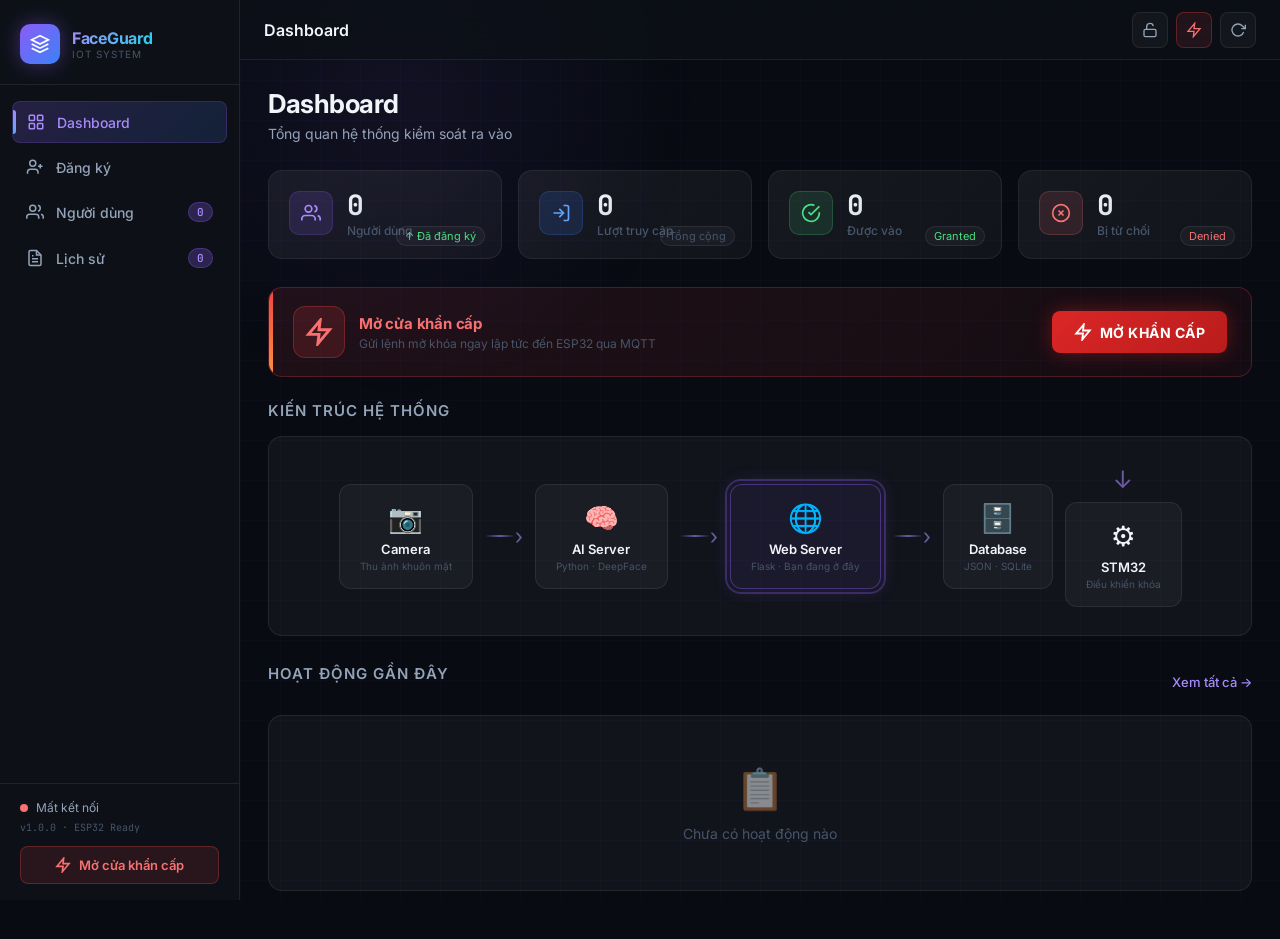
==== static/index.html @ 10852522 "first commit" ====
<!DOCTYPE html>
<html lang="vi">
<head>
  <meta charset="UTF-8" />
  <meta name="viewport" content="width=device-width, initial-scale=1.0" />
  <title>FaceGuard IoT — Hệ thống kiểm soát ra vào</title>
  <meta name="description" content="Hệ thống kiểm soát ra vào thông minh bằng nhận diện khuôn mặt AI, tích hợp STM32 và camera." />
  <link rel="preconnect" href="https://fonts.googleapis.com" />
  <link rel="preconnect" href="https://fonts.gstatic.com" crossorigin />
  <link href="https://fonts.googleapis.com/css2?family=Inter:wght@300;400;500;600;700;800&family=JetBrains+Mono:wght@400;500&display=swap" rel="stylesheet" />
  <link rel="stylesheet" href="/static/style.css" />
</head>
<body>

<!-- ===== SIDEBAR ===== -->
<aside class="sidebar" id="sidebar">
  <div class="sidebar-header">
    <div class="logo">
      <div class="logo-icon">
        <svg viewBox="0 0 24 24" fill="none" stroke="currentColor" stroke-width="2">
          <path d="M12 2L2 7l10 5 10-5-10-5z"/>
          <path d="M2 17l10 5 10-5"/>
          <path d="M2 12l10 5 10-5"/>
        </svg>
      </div>
      <div class="logo-text">
        <span class="logo-name">FaceGuard</span>
        <span class="logo-sub">IoT System</span>
      </div>
    </div>
  </div>

  <nav class="sidebar-nav">
    <a class="nav-item active" data-page="dashboard" id="nav-dashboard">
      <svg viewBox="0 0 24 24" fill="none" stroke="currentColor" stroke-width="2">
        <rect x="3" y="3" width="7" height="7" rx="1"/>
        <rect x="14" y="3" width="7" height="7" rx="1"/>
        <rect x="3" y="14" width="7" height="7" rx="1"/>
        <rect x="14" y="14" width="7" height="7" rx="1"/>
      </svg>
      <span>Dashboard</span>
    </a>
    <a class="nav-item" data-page="register" id="nav-register">
      <svg viewBox="0 0 24 24" fill="none" stroke="currentColor" stroke-width="2">
        <path d="M16 21v-2a4 4 0 0 0-4-4H6a4 4 0 0 0-4 4v2"/>
        <circle cx="9" cy="7" r="4"/>
        <line x1="19" y1="8" x2="19" y2="14"/>
        <line x1="22" y1="11" x2="16" y2="11"/>
      </svg>
      <span>Đăng ký</span>
    </a>
    <a class="nav-item" data-page="users" id="nav-users">
      <svg viewBox="0 0 24 24" fill="none" stroke="currentColor" stroke-width="2">
        <path d="M17 21v-2a4 4 0 0 0-4-4H5a4 4 0 0 0-4 4v2"/>
        <circle cx="9" cy="7" r="4"/>
        <path d="M23 21v-2a4 4 0 0 0-3-3.87"/>
        <path d="M16 3.13a4 4 0 0 1 0 7.75"/>
      </svg>
      <span>Người dùng</span>
      <span class="nav-badge" id="users-badge">0</span>
    </a>
    <a class="nav-item" data-page="logs" id="nav-logs">
      <svg viewBox="0 0 24 24" fill="none" stroke="currentColor" stroke-width="2">
        <path d="M14 2H6a2 2 0 0 0-2 2v16a2 2 0 0 0 2 2h12a2 2 0 0 0 2-2V8z"/>
        <polyline points="14 2 14 8 20 8"/>
        <line x1="16" y1="13" x2="8" y2="13"/>
        <line x1="16" y1="17" x2="8" y2="17"/>
        <polyline points="10 9 9 9 8 9"/>
      </svg>
      <span>Lịch sử</span>
      <span class="nav-badge pulse" id="logs-badge">0</span>
    </a>
  </nav>

  <div class="sidebar-footer">
    <div class="system-status">
      <div class="status-indicator online" id="server-status-dot"></div>
      <span id="server-status-text">Máy chủ online</span>
    </div>
    <div class="version-tag">v1.0.0 · ESP32 Ready</div>

    <!-- NÚT KHẨN CẤP TRONG SIDEBAR -->
    <button class="btn-emergency-sidebar" id="sidebar-emergency-btn" onclick="openEmergency()">
      <svg viewBox="0 0 24 24" fill="none" stroke="currentColor" stroke-width="2.5" width="16" height="16">
        <polygon points="13 2 3 14 12 14 11 22 21 10 12 10 13 2"/>
      </svg>
      Mở cửa khẩn cấp
    </button>
  </div>
</aside>

<!-- ===== MAIN CONTENT ===== -->
<main class="main-content" id="main">

  <!-- MOBILE TOPBAR -->
  <header class="topbar">
    <button class="menu-btn" id="menu-btn" onclick="toggleSidebar()">
      <svg viewBox="0 0 24 24" fill="none" stroke="currentColor" stroke-width="2">
        <line x1="3" y1="12" x2="21" y2="12"/>
        <line x1="3" y1="6" x2="21" y2="6"/>
        <line x1="3" y1="18" x2="21" y2="18"/>
      </svg>
    </button>
    <div class="topbar-title" id="page-title">Dashboard</div>
    <div class="topbar-actions">
      <button class="btn-icon" id="unlock-btn" onclick="manualUnlock()" title="Mở khóa thủ công">
        <svg viewBox="0 0 24 24" fill="none" stroke="currentColor" stroke-width="2">
          <rect x="3" y="11" width="18" height="11" rx="2" ry="2"/>
          <path d="M7 11V7a5 5 0 0 1 9.9-1"/>
        </svg>
      </button>
      <!-- NÚT KHẨN CẤP TRONG TOPBAR -->
      <button class="btn-icon btn-icon-emergency" onclick="openEmergency()" title="Mở cửa khẩn cấp">
        <svg viewBox="0 0 24 24" fill="none" stroke="currentColor" stroke-width="2">
          <polygon points="13 2 3 14 12 14 11 22 21 10 12 10 13 2"/>
        </svg>
      </button>
      <button class="btn-icon" onclick="refreshAll()" title="Làm mới">
        <svg viewBox="0 0 24 24" fill="none" stroke="currentColor" stroke-width="2">
          <polyline points="23 4 23 10 17 10"/>
          <path d="M20.49 15a9 9 0 1 1-2.12-9.36L23 10"/>
        </svg>
      </button>
    </div>
  </header>

  <!-- ==================== PAGE: DASHBOARD ==================== -->
  <section class="page active" id="page-dashboard">
    <div class="page-header">
      <h1 class="page-title">Dashboard</h1>
      <p class="page-subtitle">Tổng quan hệ thống kiểm soát ra vào</p>
    </div>

    <!-- STAT CARDS -->
    <div class="stats-grid">
      <div class="stat-card" id="stat-users">
        <div class="stat-icon purple">
          <svg viewBox="0 0 24 24" fill="none" stroke="currentColor" stroke-width="2">
            <path d="M17 21v-2a4 4 0 0 0-4-4H5a4 4 0 0 0-4 4v2"/>
            <circle cx="9" cy="7" r="4"/>
            <path d="M23 21v-2a4 4 0 0 0-3-3.87"/>
            <path d="M16 3.13a4 4 0 0 1 0 7.75"/>
          </svg>
        </div>
        <div class="stat-content">
          <div class="stat-value" id="total-users">0</div>
          <div class="stat-label">Người dùng</div>
        </div>
        <div class="stat-trend up">↑ Đã đăng ký</div>
      </div>

      <div class="stat-card" id="stat-access">
        <div class="stat-icon blue">
          <svg viewBox="0 0 24 24" fill="none" stroke="currentColor" stroke-width="2">
            <path d="M15 3h4a2 2 0 0 1 2 2v14a2 2 0 0 1-2 2h-4"/>
            <polyline points="10 17 15 12 10 7"/>
            <line x1="15" y1="12" x2="3" y2="12"/>
          </svg>
        </div>
        <div class="stat-content">
          <div class="stat-value" id="total-access">0</div>
          <div class="stat-label">Lượt truy cập</div>
        </div>
        <div class="stat-trend">Tổng cộng</div>
      </div>

      <div class="stat-card" id="stat-granted">
        <div class="stat-icon green">
          <svg viewBox="0 0 24 24" fill="none" stroke="currentColor" stroke-width="2">
            <path d="M22 11.08V12a10 10 0 1 1-5.93-9.14"/>
            <polyline points="22 4 12 14.01 9 11.01"/>
          </svg>
        </div>
        <div class="stat-content">
          <div class="stat-value" id="total-granted">0</div>
          <div class="stat-label">Được vào</div>
        </div>
        <div class="stat-trend up">Granted</div>
      </div>

      <div class="stat-card" id="stat-denied">
        <div class="stat-icon red">
          <svg viewBox="0 0 24 24" fill="none" stroke="currentColor" stroke-width="2">
            <circle cx="12" cy="12" r="10"/>
            <line x1="15" y1="9" x2="9" y2="15"/>
            <line x1="9" y1="9" x2="15" y2="15"/>
          </svg>
        </div>
        <div class="stat-content">
          <div class="stat-value" id="total-denied">0</div>
          <div class="stat-label">Bị từ chối</div>
        </div>
        <div class="stat-trend down">Denied</div>
      </div>
    </div>

    <!-- EMERGENCY BANNER -->
    <div class="emergency-banner">
      <div class="emergency-banner-left">
        <div class="emergency-icon-wrap">
          <svg viewBox="0 0 24 24" fill="none" stroke="currentColor" stroke-width="2.5" width="28" height="28">
            <polygon points="13 2 3 14 12 14 11 22 21 10 12 10 13 2"/>
          </svg>
        </div>
        <div>
          <div class="emergency-banner-title">Mở cửa khẩn cấp</div>
          <div class="emergency-banner-desc">Gửi lệnh mở khóa ngay lập tức đến ESP32 qua MQTT</div>
        </div>
      </div>
      <button class="btn-emergency" id="main-emergency-btn" onclick="openEmergency()">
        <svg viewBox="0 0 24 24" fill="none" stroke="currentColor" stroke-width="2.5" width="18" height="18">
          <polygon points="13 2 3 14 12 14 11 22 21 10 12 10 13 2"/>
        </svg>
        MỞ KHẨN CẤP
      </button>
    </div>

    <div class="arch-section">
      <h2 class="section-title">Kiến trúc hệ thống</h2>
      <div class="arch-diagram">
        <div class="arch-node camera">
          <div class="arch-icon">📷</div>
          <div class="arch-label">Camera</div>
          <div class="arch-desc">Thu ảnh khuôn mặt</div>
        </div>
        <div class="arch-arrow animated">
          <div class="arrow-line"></div>
          <div class="arrow-head">›</div>
        </div>
        <div class="arch-node ai">
          <div class="arch-icon">🧠</div>
          <div class="arch-label">AI Server</div>
          <div class="arch-desc">Python · DeepFace</div>
        </div>
        <div class="arch-arrow animated">
          <div class="arrow-line"></div>
          <div class="arrow-head">›</div>
        </div>
        <div class="arch-node web active-node">
          <div class="arch-icon">🌐</div>
          <div class="arch-label">Web Server</div>
          <div class="arch-desc">Flask · Bạn đang ở đây</div>
          <div class="pulse-ring"></div>
        </div>
        <div class="arch-arrow animated">
          <div class="arrow-line"></div>
          <div class="arrow-head">›</div>
        </div>
        <div class="arch-node db">
          <div class="arch-icon">🗄️</div>
          <div class="arch-label">Database</div>
          <div class="arch-desc">JSON · SQLite</div>
        </div>
        <div class="arch-stm">
          <div class="arch-arrow-down">↓</div>
          <div class="arch-node stm32">
            <div class="arch-icon">⚙️</div>
            <div class="arch-label">STM32</div>
            <div class="arch-desc">Điều khiển khóa</div>
          </div>
        </div>
      </div>
    </div>

    <!-- RECENT LOGS -->
    <div class="recent-section">
      <div class="section-header">
        <h2 class="section-title">Hoạt động gần đây</h2>
        <button class="btn-text" onclick="switchPage('logs')">Xem tất cả →</button>
      </div>
      <div class="recent-logs" id="recent-logs">
        <div class="empty-state">
          <div class="empty-icon">📋</div>
          <p>Chưa có hoạt động nào</p>
        </div>
      </div>
    </div>
  </section>

  <!-- ==================== PAGE: REGISTER ==================== -->
  <section class="page" id="page-register">
    <div class="page-header">
      <h1 class="page-title">Đăng ký khuôn mặt</h1>
      <p class="page-subtitle">Thêm người dùng mới vào hệ thống nhận diện</p>
    </div>

    <div class="register-layout">
      <!-- WEBCAM PANEL -->
      <div class="glass-card camera-panel">
        <div class="camera-header">
          <h3>📷 Camera Preview</h3>
          <div class="camera-controls">
            <button class="btn btn-sm" id="start-cam-btn" onclick="startCamera()">
              <svg viewBox="0 0 24 24" fill="none" stroke="currentColor" stroke-width="2" width="16" height="16">
                <polygon points="23 7 16 12 23 17 23 7"/>
                <rect x="1" y="5" width="15" height="14" rx="2" ry="2"/>
              </svg>
              Bật Camera
            </button>
            <button class="btn btn-sm btn-danger" id="stop-cam-btn" onclick="stopCamera()" style="display:none;">
              <svg viewBox="0 0 24 24" fill="none" stroke="currentColor" stroke-width="2" width="16" height="16">
                <rect x="6" y="6" width="12" height="12"/>
              </svg>
              Tắt
            </button>
          </div>
        </div>

        <div class="video-container" id="video-container">
          <div class="camera-placeholder" id="camera-placeholder">
            <div class="camera-placeholder-icon">
              <svg viewBox="0 0 24 24" fill="none" stroke="currentColor" stroke-width="1.5" width="64" height="64">
                <path d="M23 19a2 2 0 0 1-2 2H3a2 2 0 0 1-2-2V8a2 2 0 0 1 2-2h4l2-3h6l2 3h4a2 2 0 0 1 2 2z"/>
                <circle cx="12" cy="13" r="4"/>
              </svg>
            </div>
            <p>Nhấn "Bật Camera" để bắt đầu</p>
          </div>
          <video id="webcam" autoplay playsinline style="display:none;"></video>
          <canvas id="snapshot-canvas" style="display:none;"></canvas>

          <!-- FACE OVERLAY -->
          <div class="face-overlay" id="face-overlay" style="display:none;">
            <div class="face-corner tl"></div>
            <div class="face-corner tr"></div>
            <div class="face-corner bl"></div>
            <div class="face-corner br"></div>
            <div class="scan-line"></div>
          </div>
        </div>

        <!-- SNAPSHOT PREVIEW -->
        <div class="snapshot-preview" id="snapshot-preview" style="display:none;">
          <h4>📸 Ảnh đã chụp</h4>
          <img id="snapshot-img" src="" alt="Snapshot" />
          <button class="btn btn-sm btn-outline" onclick="retakePhoto()">🔄 Chụp lại</button>
        </div>

        <div class="camera-actions" id="camera-actions" style="display:none;">
          <button class="btn btn-capture" id="capture-btn" onclick="capturePhoto()">
            <span class="capture-icon">📸</span>
            Chụp ảnh
          </button>
        </div>
      </div>

      <!-- FORM PANEL -->
      <div class="glass-card form-panel">
        <h3>👤 Thông tin người dùng</h3>
        
        <div class="form-group">
          <label class="form-label" for="reg-name">Họ và tên</label>
          <input 
            class="form-input" 
            type="text" 
            id="reg-name" 
            placeholder="Nhập tên người dùng..."
            autocomplete="off"
          />
        </div>

        <div class="form-group">
          <label class="form-label">Trạng thái</label>
          <div class="status-row" id="reg-status">
            <div class="status-step done" id="step-name">
              <div class="step-icon">✓</div>
              <span>Nhập tên</span>
            </div>
            <div class="status-step" id="step-photo">
              <div class="step-icon">2</div>
              <span>Chụp ảnh</span>
            </div>
            <div class="status-step" id="step-done">
              <div class="step-icon">3</div>
              <span>Hoàn thành</span>
            </div>
          </div>
        </div>

        <button class="btn btn-primary btn-large" id="register-btn" onclick="registerUser()">
          <svg viewBox="0 0 24 24" fill="none" stroke="currentColor" stroke-width="2" width="20" height="20">
            <path d="M16 21v-2a4 4 0 0 0-4-4H6a4 4 0 0 0-4 4v2"/>
            <circle cx="9" cy="7" r="4"/>
            <line x1="19" y1="8" x2="19" y2="14"/>
            <line x1="22" y1="11" x2="16" y2="11"/>
          </svg>
          Đăng ký
        </button>

        <div class="register-tips">
          <h4>💡 Hướng dẫn</h4>
          <ul>
            <li>Nhìn thẳng vào camera</li>
            <li>Đảm bảo ánh sáng đủ sáng</li>
            <li>Không đeo khẩu trang hay kính đen</li>
            <li>Giữ khuôn mặt trong khung hình</li>
          </ul>
        </div>
      </div>
    </div>

    <!-- RESULT TOAST AREA -->
    <div id="register-result"></div>
  </section>

  <!-- ==================== PAGE: USERS ==================== -->
  <section class="page" id="page-users">
    <div class="page-header">
      <h1 class="page-title">Danh sách người dùng</h1>
      <p class="page-subtitle">Quản lý các tài khoản đã đăng ký trong hệ thống</p>
    </div>

    <div class="toolbar">
      <div class="search-box">
        <svg viewBox="0 0 24 24" fill="none" stroke="currentColor" stroke-width="2" width="18" height="18">
          <circle cx="11" cy="11" r="8"/>
          <line x1="21" y1="21" x2="16.65" y2="16.65"/>
        </svg>
        <input type="text" id="user-search" placeholder="Tìm kiếm người dùng..." oninput="filterUsers()" />
      </div>
      <button class="btn btn-sm btn-outline" onclick="loadUsers()">
        🔄 Làm mới
      </button>
    </div>

    <div class="users-grid" id="users-grid">
      <div class="empty-state">
        <div class="empty-icon">👥</div>
        <p>Chưa có người dùng nào</p>
        <button class="btn btn-sm btn-primary" onclick="switchPage('register')">+ Đăng ký ngay</button>
      </div>
    </div>
  </section>

  <!-- ==================== PAGE: LOGS ==================== -->
  <section class="page" id="page-logs">
    <div class="page-header">
      <h1 class="page-title">Lịch sử truy cập</h1>
      <p class="page-subtitle">Nhật ký ra vào theo thời gian thực</p>
    </div>

    <div class="toolbar">
      <div class="filter-group">
        <button class="filter-btn active" data-filter="all" onclick="filterLogs('all', this)">Tất cả</button>
        <button class="filter-btn" data-filter="granted" onclick="filterLogs('granted', this)">
          <span class="dot green"></span>Granted
        </button>
        <button class="filter-btn" data-filter="denied" onclick="filterLogs('denied', this)">
          <span class="dot red"></span>Denied
        </button>
        <button class="filter-btn" data-filter="register" onclick="filterLogs('register', this)">
          <span class="dot blue"></span>Đăng ký
        </button>
      </div>
      <div style="display:flex;gap:8px;">
        <button class="btn btn-sm btn-outline" onclick="loadLogs()">🔄 Làm mới</button>
        <button class="btn btn-sm btn-danger" onclick="clearLogs()">🗑 Xóa log</button>
      </div>
    </div>

    <div class="logs-table-wrapper">
      <table class="logs-table">
        <thead>
          <tr>
            <th>#</th>
            <th>Người dùng</th>
            <th>Trạng thái</th>
            <th>Loại</th>
            <th>Thời gian</th>
          </tr>
        </thead>
        <tbody id="logs-tbody">
          <tr>
            <td colspan="5" class="empty-row">
              <div class="empty-state">
                <div class="empty-icon">📋</div>
                <p>Chưa có dữ liệu log</p>
              </div>
            </td>
          </tr>
        </tbody>
      </table>
    </div>
  </section>

</main>
<!-- ===== EMERGENCY MODAL ===== -->
<div class="modal-overlay" id="emergency-modal">
  <div class="modal modal-emergency">
    <div class="emergency-modal-header">
      <div class="emergency-modal-icon">
        <svg viewBox="0 0 24 24" fill="none" stroke="currentColor" stroke-width="2.5" width="36" height="36">
          <polygon points="13 2 3 14 12 14 11 22 21 10 12 10 13 2"/>
        </svg>
      </div>
      <div>
        <h3>⚠️ Mở cửa khẩn cấp</h3>
        <p class="emergency-subtitle">Thao tác này sẽ mở khóa NGAY LẬP TỨC</p>
      </div>
    </div>
    <div class="emergency-warning">
      <span>🔴</span> Lệnh sẽ gửi qua MQTT đến ESP32 và mở relay trong <strong>3 giây</strong>.
      Toàn bộ hoạt động được ghi lại vào log.
    </div>
    <div class="emergency-countdown-wrap" id="emergency-countdown-wrap">
      <div class="countdown-label">Tự động hủy sau</div>
      <div class="countdown-ring">
        <svg class="countdown-svg" viewBox="0 0 80 80">
          <circle cx="40" cy="40" r="33" class="countdown-track"/>
          <circle cx="40" cy="40" r="33" class="countdown-progress" id="countdown-circle"/>
        </svg>
        <div class="countdown-number" id="countdown-number">5</div>
      </div>
    </div>
    <div class="modal-actions">
      <button class="btn btn-outline" onclick="closeEmergency()" id="emergency-cancel-btn">✕ Hủy</button>
      <button class="btn btn-emergency-confirm" id="emergency-confirm-btn" onclick="confirmEmergency()">
        <svg viewBox="0 0 24 24" fill="none" stroke="currentColor" stroke-width="2.5" width="18" height="18">
          <polygon points="13 2 3 14 12 14 11 22 21 10 12 10 13 2"/>
        </svg>
        XÁC NHẬN MỞ KHÓA
      </button>
    </div>
  </div>
</div>

<div class="toast-container" id="toast-container"></div>

<!-- ===== UNLOCK MODAL ===== -->
<div class="modal-overlay" id="unlock-modal">
  <div class="modal">
    <div class="modal-icon unlock-icon">🔓</div>
    <h3>Mở khóa thủ công</h3>
    <p>Gửi lệnh mở khóa đến STM32?</p>
    <div class="modal-actions">
      <button class="btn btn-outline" onclick="closeModal()">Hủy</button>
      <button class="btn btn-primary" onclick="confirmUnlock()">Xác nhận mở khóa</button>
    </div>
  </div>
</div>

<!-- ===== DELETE USER MODAL ===== -->
<div class="modal-overlay" id="delete-modal">
  <div class="modal">
    <div class="modal-icon danger-icon">⚠️</div>
    <h3>Xóa người dùng</h3>
    <p>Bạn có chắc muốn xóa <strong id="delete-name"></strong>?<br>Hành động này không thể hoàn tác.</p>
    <div class="modal-actions">
      <button class="btn btn-outline" onclick="closeDeleteModal()">Hủy</button>
      <button class="btn btn-danger" onclick="confirmDelete()">Xóa</button>
    </div>
  </div>
</div>

<script src="/static/app.js"></script>
</body>
</html>
---- static/style.css ----
/* ===================================
   FACEGUARD IOT — PREMIUM DARK THEME
   =================================== */

:root {
  --bg-900: #080b12;
  --bg-800: #0d1117;
  --bg-700: #111827;
  --bg-600: #1a2233;
  --bg-500: #1e2a3a;

  --glass-bg: rgba(255, 255, 255, 0.035);
  --glass-border: rgba(255, 255, 255, 0.08);
  --glass-hover: rgba(255, 255, 255, 0.06);
  --glass-card: rgba(255, 255, 255, 0.04);

  --purple-400: #a78bfa;
  --purple-500: #8b5cf6;
  --purple-600: #7c3aed;
  --blue-400: #60a5fa;
  --blue-500: #3b82f6;
  --cyan-400: #22d3ee;
  --green-400: #4ade80;
  --green-500: #22c55e;
  --red-400: #f87171;
  --red-500: #ef4444;
  --orange-400: #fb923c;
  --yellow-400: #facc15;

  --text-primary: #f1f5f9;
  --text-secondary: #94a3b8;
  --text-muted: #475569;

  --sidebar-width: 240px;
  --topbar-height: 60px;
  --border-radius: 14px;
  --border-radius-sm: 8px;
  --transition: all 0.25s cubic-bezier(0.4, 0, 0.2, 1);
}

* {
  margin: 0;
  padding: 0;
  box-sizing: border-box;
}

html { scroll-behavior: smooth; }

body {
  font-family: 'Inter', system-ui, sans-serif;
  background-color: var(--bg-900);
  color: var(--text-primary);
  display: flex;
  min-height: 100vh;
  overflow-x: hidden;
}

/* Background grid pattern */
body::before {
  content: '';
  position: fixed;
  inset: 0;
  background-image: 
    linear-gradient(rgba(139, 92, 246, 0.03) 1px, transparent 1px),
    linear-gradient(90deg, rgba(139, 92, 246, 0.03) 1px, transparent 1px);
  background-size: 40px 40px;
  pointer-events: none;
  z-index: 0;
}

/* Background glow blobs */
body::after {
  content: '';
  position: fixed;
  width: 600px;
  height: 600px;
  border-radius: 50%;
  background: radial-gradient(circle, rgba(139, 92, 246, 0.08) 0%, transparent 70%);
  top: -200px;
  left: 100px;
  pointer-events: none;
  z-index: 0;
}

/* ===== SIDEBAR ===== */
.sidebar {
  width: var(--sidebar-width);
  height: 100vh;
  position: fixed;
  left: 0;
  top: 0;
  z-index: 100;
  background: var(--bg-800);
  border-right: 1px solid var(--glass-border);
  display: flex;
  flex-direction: column;
  backdrop-filter: blur(20px);
  transition: transform 0.3s cubic-bezier(0.4, 0, 0.2, 1);
}

.sidebar-header {
  padding: 24px 20px 20px;
  border-bottom: 1px solid var(--glass-border);
}

.logo {
  display: flex;
  align-items: center;
  gap: 12px;
}

.logo-icon {
  width: 40px;
  height: 40px;
  border-radius: 10px;
  background: linear-gradient(135deg, var(--purple-500), var(--blue-500));
  display: flex;
  align-items: center;
  justify-content: center;
  box-shadow: 0 0 20px rgba(139, 92, 246, 0.4);
}

.logo-icon svg {
  width: 20px;
  height: 20px;
  color: white;
}

.logo-name {
  display: block;
  font-weight: 700;
  font-size: 16px;
  background: linear-gradient(135deg, var(--purple-400), var(--cyan-400));
  -webkit-background-clip: text;
  -webkit-text-fill-color: transparent;
  background-clip: text;
  letter-spacing: -0.3px;
}

.logo-sub {
  display: block;
  font-size: 10px;
  color: var(--text-muted);
  letter-spacing: 1px;
  text-transform: uppercase;
}

/* NAV */
.sidebar-nav {
  flex: 1;
  padding: 16px 12px;
  display: flex;
  flex-direction: column;
  gap: 4px;
  overflow-y: auto;
}

.nav-item {
  display: flex;
  align-items: center;
  gap: 12px;
  padding: 11px 14px;
  border-radius: var(--border-radius-sm);
  color: var(--text-secondary);
  text-decoration: none;
  cursor: pointer;
  transition: var(--transition);
  position: relative;
  font-size: 14px;
  font-weight: 500;
}

.nav-item svg {
  width: 18px;
  height: 18px;
  flex-shrink: 0;
  transition: var(--transition);
}

.nav-item:hover {
  background: var(--glass-hover);
  color: var(--text-primary);
}

.nav-item.active {
  background: linear-gradient(135deg, rgba(139, 92, 246, 0.2), rgba(59, 130, 246, 0.15));
  color: var(--purple-400);
  border: 1px solid rgba(139, 92, 246, 0.2);
}

.nav-item.active::before {
  content: '';
  position: absolute;
  left: 0;
  top: 50%;
  transform: translateY(-50%);
  width: 3px;
  height: 60%;
  background: linear-gradient(to bottom, var(--purple-400), var(--blue-400));
  border-radius: 0 3px 3px 0;
}

.nav-badge {
  margin-left: auto;
  background: rgba(139, 92, 246, 0.25);
  color: var(--purple-400);
  border: 1px solid rgba(139, 92, 246, 0.3);
  border-radius: 20px;
  padding: 2px 8px;
  font-size: 11px;
  font-weight: 600;
  font-family: 'JetBrains Mono', monospace;
}

.nav-badge.pulse {
  animation: pulseBadge 2s infinite;
}

@keyframes pulseBadge {
  0%, 100% { box-shadow: 0 0 0 0 rgba(139, 92, 246, 0.4); }
  50% { box-shadow: 0 0 0 6px rgba(139, 92, 246, 0); }
}

/* SIDEBAR FOOTER */
.sidebar-footer {
  padding: 16px 20px;
  border-top: 1px solid var(--glass-border);
}

.system-status {
  display: flex;
  align-items: center;
  gap: 8px;
  font-size: 12px;
  color: var(--text-secondary);
  margin-bottom: 6px;
}

.status-indicator {
  width: 8px;
  height: 8px;
  border-radius: 50%;
  background: var(--text-muted);
  flex-shrink: 0;
}

.status-indicator.online {
  background: var(--green-400);
  box-shadow: 0 0 8px rgba(74, 222, 128, 0.5);
  animation: statusPulse 2s infinite;
}

.status-indicator.offline {
  background: var(--red-400);
}

@keyframes statusPulse {
  0%, 100% { opacity: 1; }
  50% { opacity: 0.5; }
}

.version-tag {
  font-size: 10px;
  color: var(--text-muted);
  font-family: 'JetBrains Mono', monospace;
}

/* ===== MAIN CONTENT ===== */
.main-content {
  margin-left: var(--sidebar-width);
  flex: 1;
  min-height: 100vh;
  position: relative;
  z-index: 1;
}

/* TOPBAR */
.topbar {
  height: var(--topbar-height);
  background: rgba(13, 17, 23, 0.8);
  backdrop-filter: blur(20px);
  border-bottom: 1px solid var(--glass-border);
  display: flex;
  align-items: center;
  padding: 0 24px;
  gap: 16px;
  position: sticky;
  top: 0;
  z-index: 50;
}

.menu-btn {
  display: none;
  background: none;
  border: none;
  color: var(--text-primary);
  cursor: pointer;
  padding: 4px;
}

.menu-btn svg {
  width: 22px;
  height: 22px;
}

.topbar-title {
  font-weight: 600;
  font-size: 16px;
  flex: 1;
  color: var(--text-primary);
}

.topbar-actions {
  display: flex;
  gap: 8px;
}

.btn-icon {
  width: 36px;
  height: 36px;
  border-radius: var(--border-radius-sm);
  background: var(--glass-bg);
  border: 1px solid var(--glass-border);
  color: var(--text-secondary);
  cursor: pointer;
  display: flex;
  align-items: center;
  justify-content: center;
  transition: var(--transition);
}

.btn-icon:hover {
  background: var(--glass-hover);
  color: var(--text-primary);
  border-color: rgba(255,255,255,0.12);
}

.btn-icon svg {
  width: 16px;
  height: 16px;
}

/* ===== PAGES ===== */
.page {
  display: none;
  padding: 28px 28px 48px;
  animation: fadeIn 0.3s ease;
}

.page.active {
  display: block;
}

@keyframes fadeIn {
  from { opacity: 0; transform: translateY(12px); }
  to { opacity: 1; transform: translateY(0); }
}

.page-header {
  margin-bottom: 28px;
}

.page-title {
  font-size: 26px;
  font-weight: 700;
  color: var(--text-primary);
  letter-spacing: -0.5px;
  line-height: 1.2;
}

.page-subtitle {
  font-size: 14px;
  color: var(--text-secondary);
  margin-top: 6px;
}

/* ===== GLASS CARD ===== */
.glass-card {
  background: var(--glass-card);
  border: 1px solid var(--glass-border);
  border-radius: var(--border-radius);
  backdrop-filter: blur(20px);
  transition: var(--transition);
}

.glass-card:hover {
  border-color: rgba(255,255,255,0.1);
  background: rgba(255,255,255,0.05);
}

/* ===== STAT CARDS ===== */
.stats-grid {
  display: grid;
  grid-template-columns: repeat(4, 1fr);
  gap: 16px;
  margin-bottom: 28px;
}

.stat-card {
  background: var(--glass-card);
  border: 1px solid var(--glass-border);
  border-radius: var(--border-radius);
  padding: 20px;
  display: flex;
  align-items: flex-start;
  gap: 14px;
  transition: var(--transition);
  position: relative;
  overflow: hidden;
  cursor: default;
}

.stat-card::after {
  content: '';
  position: absolute;
  inset: 0;
  background: linear-gradient(135deg, rgba(255,255,255,0.02), transparent);
  pointer-events: none;
}

.stat-card:hover {
  transform: translateY(-3px);
  border-color: rgba(255,255,255,0.12);
  box-shadow: 0 12px 40px rgba(0,0,0,0.3);
}

.stat-icon {
  width: 44px;
  height: 44px;
  border-radius: 10px;
  display: flex;
  align-items: center;
  justify-content: center;
  flex-shrink: 0;
}

.stat-icon svg {
  width: 20px;
  height: 20px;
}

.stat-icon.purple {
  background: rgba(139, 92, 246, 0.15);
  color: var(--purple-400);
  border: 1px solid rgba(139, 92, 246, 0.2);
}

.stat-icon.blue {
  background: rgba(59, 130, 246, 0.15);
  color: var(--blue-400);
  border: 1px solid rgba(59, 130, 246, 0.2);
}

.stat-icon.green {
  background: rgba(74, 222, 128, 0.12);
  color: var(--green-400);
  border: 1px solid rgba(74, 222, 128, 0.2);
}

.stat-icon.red {
  background: rgba(248, 113, 113, 0.12);
  color: var(--red-400);
  border: 1px solid rgba(248, 113, 113, 0.2);
}

.stat-content {
  flex: 1;
  min-width: 0;
}

.stat-value {
  font-size: 28px;
  font-weight: 700;
  line-height: 1;
  font-family: 'JetBrains Mono', monospace;
  background: linear-gradient(135deg, var(--text-primary), var(--text-secondary));
  -webkit-background-clip: text;
  -webkit-text-fill-color: transparent;
  background-clip: text;
}

.stat-label {
  font-size: 12px;
  color: var(--text-muted);
  margin-top: 4px;
  font-weight: 500;
}

.stat-trend {
  position: absolute;
  bottom: 12px;
  right: 16px;
  font-size: 11px;
  color: var(--text-muted);
  background: var(--glass-bg);
  padding: 2px 8px;
  border-radius: 20px;
  border: 1px solid var(--glass-border);
}

.stat-trend.up { color: var(--green-400); }
.stat-trend.down { color: var(--red-400); }

/* ===== ARCHITECTURE DIAGRAM ===== */
.arch-section { margin-bottom: 28px; }

.section-title {
  font-size: 15px;
  font-weight: 600;
  color: var(--text-secondary);
  text-transform: uppercase;
  letter-spacing: 1px;
  margin-bottom: 16px;
}

.section-header {
  display: flex;
  align-items: center;
  justify-content: space-between;
  margin-bottom: 16px;
}

.arch-diagram {
  background: var(--glass-card);
  border: 1px solid var(--glass-border);
  border-radius: var(--border-radius);
  padding: 28px;
  display: flex;
  align-items: center;
  justify-content: center;
  gap: 12px;
  flex-wrap: wrap;
  position: relative;
}

.arch-node {
  background: rgba(255,255,255,0.04);
  border: 1px solid var(--glass-border);
  border-radius: 12px;
  padding: 16px 20px;
  text-align: center;
  min-width: 110px;
  transition: var(--transition);
  position: relative;
}

.arch-node:hover {
  transform: translateY(-4px);
  border-color: rgba(255,255,255,0.15);
  box-shadow: 0 8px 24px rgba(0,0,0,0.3);
}

.arch-node.active-node {
  border-color: rgba(139, 92, 246, 0.4);
  background: rgba(139, 92, 246, 0.08);
  box-shadow: 0 0 20px rgba(139, 92, 246, 0.2);
}

.arch-icon { font-size: 28px; margin-bottom: 6px; }
.arch-label { font-size: 13px; font-weight: 600; color: var(--text-primary); }
.arch-desc { font-size: 10px; color: var(--text-muted); margin-top: 3px; }

.arch-arrow {
  display: flex;
  align-items: center;
  color: var(--purple-400);
  font-size: 20px;
  opacity: 0.6;
}

.arrow-line {
  width: 30px;
  height: 2px;
  background: linear-gradient(90deg, transparent, var(--purple-400), transparent);
  position: relative;
  animation: flowLine 2s linear infinite;
}

.arrow-head {
  font-size: 22px;
  color: var(--purple-400);
  line-height: 1;
}

@keyframes flowLine {
  0% { opacity: 0.3; }
  50% { opacity: 1; }
  100% { opacity: 0.3; }
}

.arch-stm {
  display: flex;
  flex-direction: column;
  align-items: center;
  gap: 8px;
  position: relative;
}

.arch-arrow-down {
  font-size: 24px;
  color: var(--purple-400);
  opacity: 0.6;
  animation: bounce 2s infinite;
}

@keyframes bounce {
  0%, 100% { transform: translateY(0); }
  50% { transform: translateY(4px); }
}

.pulse-ring {
  position: absolute;
  inset: -6px;
  border-radius: 16px;
  border: 2px solid rgba(139, 92, 246, 0.3);
  animation: pulseRing 2s ease-out infinite;
}

@keyframes pulseRing {
  0% { transform: scale(1); opacity: 1; }
  100% { transform: scale(1.1); opacity: 0; }
}

/* ===== RECENT LOGS ===== */
.recent-section {}

.recent-logs {
  background: var(--glass-card);
  border: 1px solid var(--glass-border);
  border-radius: var(--border-radius);
  overflow: hidden;
}

.recent-log-item {
  display: flex;
  align-items: center;
  gap: 14px;
  padding: 14px 20px;
  border-bottom: 1px solid rgba(255,255,255,0.04);
  transition: var(--transition);
  animation: slideIn 0.3s ease;
}

@keyframes slideIn {
  from { opacity: 0; transform: translateX(-10px); }
  to { opacity: 1; transform: translateX(0); }
}

.recent-log-item:last-child { border-bottom: none; }
.recent-log-item:hover { background: var(--glass-hover); }

.log-avatar {
  width: 36px;
  height: 36px;
  border-radius: 50%;
  background: linear-gradient(135deg, var(--purple-500), var(--blue-500));
  display: flex;
  align-items: center;
  justify-content: center;
  font-size: 14px;
  font-weight: 700;
  color: white;
  flex-shrink: 0;
  overflow: hidden;
}

.log-avatar img {
  width: 100%;
  height: 100%;
  object-fit: cover;
}

.log-info { flex: 1; min-width: 0; }
.log-name { font-size: 14px; font-weight: 500; color: var(--text-primary); }
.log-time { font-size: 11px; color: var(--text-muted); font-family: 'JetBrains Mono', monospace; margin-top: 2px; }

.badge {
  padding: 3px 10px;
  border-radius: 20px;
  font-size: 11px;
  font-weight: 600;
  text-transform: uppercase;
  letter-spacing: 0.5px;
  flex-shrink: 0;
}

.badge-granted {
  background: rgba(74, 222, 128, 0.12);
  color: var(--green-400);
  border: 1px solid rgba(74, 222, 128, 0.2);
}

.badge-denied {
  background: rgba(248, 113, 113, 0.12);
  color: var(--red-400);
  border: 1px solid rgba(248, 113, 113, 0.2);
}

.badge-register {
  background: rgba(96, 165, 250, 0.12);
  color: var(--blue-400);
  border: 1px solid rgba(96, 165, 250, 0.2);
}

.badge-manual {
  background: rgba(251, 146, 60, 0.12);
  color: var(--orange-400);
  border: 1px solid rgba(251, 146, 60, 0.2);
}

/* ===== REGISTER PAGE ===== */
.register-layout {
  display: grid;
  grid-template-columns: 1fr 1fr;
  gap: 20px;
}

.camera-panel {
  padding: 24px;
}

.camera-panel h3 {
  font-size: 16px;
  font-weight: 600;
  color: var(--text-primary);
  margin-bottom: 16px;
}

.camera-header {
  display: flex;
  align-items: center;
  justify-content: space-between;
  margin-bottom: 16px;
}

.video-container {
  position: relative;
  border-radius: var(--border-radius-sm);
  overflow: hidden;
  background: var(--bg-700);
  aspect-ratio: 4/3;
  display: flex;
  align-items: center;
  justify-content: center;
  border: 2px solid var(--glass-border);
}

.video-container video {
  width: 100%;
  height: 100%;
  object-fit: cover;
}

.camera-placeholder {
  text-align: center;
  color: var(--text-muted);
}

.camera-placeholder-icon {
  margin-bottom: 12px;
  opacity: 0.4;
}

.camera-placeholder p {
  font-size: 14px;
}

#webcam {
  width: 100%;
  height: 100%;
  object-fit: cover;
}

/* FACE OVERLAY */
.face-overlay {
  position: absolute;
  inset: 16px;
  pointer-events: none;
}

.face-corner {
  position: absolute;
  width: 28px;
  height: 28px;
  border-color: var(--purple-400);
  border-style: solid;
  opacity: 0.8;
}

.face-corner.tl { top: 0; left: 0; border-width: 3px 0 0 3px; border-radius: 4px 0 0 0; }
.face-corner.tr { top: 0; right: 0; border-width: 3px 3px 0 0; border-radius: 0 4px 0 0; }
.face-corner.bl { bottom: 0; left: 0; border-width: 0 0 3px 3px; border-radius: 0 0 0 4px; }
.face-corner.br { bottom: 0; right: 0; border-width: 0 3px 3px 0; border-radius: 0 0 4px 0; }

.scan-line {
  position: absolute;
  left: 0;
  right: 0;
  height: 2px;
  background: linear-gradient(90deg, transparent, var(--purple-400), transparent);
  animation: scanAnim 2s ease-in-out infinite;
  box-shadow: 0 0 8px var(--purple-400);
}

@keyframes scanAnim {
  0% { top: 0; opacity: 1; }
  50% { top: calc(100% - 2px); opacity: 0.8; }
  100% { top: 0; opacity: 1; }
}

.snapshot-preview {
  margin-top: 16px;
  text-align: center;
}

.snapshot-preview h4 {
  font-size: 13px;
  color: var(--text-secondary);
  margin-bottom: 10px;
}

.snapshot-preview img {
  width: 100%;
  max-width: 240px;
  height: auto;
  border-radius: var(--border-radius-sm);
  border: 2px solid var(--glass-border);
}

.camera-actions {
  margin-top: 16px;
  text-align: center;
}

.btn-capture {
  background: linear-gradient(135deg, var(--purple-500), var(--blue-500));
  border: none;
  color: white;
  padding: 12px 28px;
  border-radius: 50px;
  font-size: 15px;
  font-weight: 600;
  cursor: pointer;
  transition: var(--transition);
  display: inline-flex;
  align-items: center;
  gap: 8px;
  font-family: 'Inter', sans-serif;
  box-shadow: 0 0 20px rgba(139, 92, 246, 0.3);
}

.btn-capture:hover {
  transform: scale(1.04);
  box-shadow: 0 0 30px rgba(139, 92, 246, 0.5);
}

.capture-icon { font-size: 18px; }

/* FORM PANEL */
.form-panel {
  padding: 24px;
}

.form-panel h3 {
  font-size: 16px;
  font-weight: 600;
  color: var(--text-primary);
  margin-bottom: 20px;
}

.form-group {
  margin-bottom: 20px;
}

.form-label {
  display: block;
  font-size: 12px;
  font-weight: 600;
  color: var(--text-secondary);
  text-transform: uppercase;
  letter-spacing: 0.8px;
  margin-bottom: 8px;
}

.form-input {
  width: 100%;
  background: rgba(255,255,255,0.04);
  border: 1.5px solid var(--glass-border);
  border-radius: var(--border-radius-sm);
  color: var(--text-primary);
  font-family: 'Inter', sans-serif;
  font-size: 15px;
  padding: 12px 16px;
  outline: none;
  transition: var(--transition);
}

.form-input::placeholder { color: var(--text-muted); }

.form-input:focus {
  border-color: var(--purple-500);
  background: rgba(139, 92, 246, 0.05);
  box-shadow: 0 0 0 4px rgba(139, 92, 246, 0.1);
}

/* STATUS STEPS */
.status-row {
  display: flex;
  gap: 8px;
}

.status-step {
  display: flex;
  align-items: center;
  gap: 6px;
  font-size: 12px;
  color: var(--text-muted);
  background: var(--glass-bg);
  border: 1px solid var(--glass-border);
  border-radius: 20px;
  padding: 4px 12px;
  transition: var(--transition);
}

.status-step.done {
  color: var(--green-400);
  border-color: rgba(74, 222, 128, 0.2);
  background: rgba(74, 222, 128, 0.08);
}

.status-step.active {
  color: var(--purple-400);
  border-color: rgba(139, 92, 246, 0.2);
  background: rgba(139, 92, 246, 0.08);
}

.step-icon {
  width: 16px;
  height: 16px;
  border-radius: 50%;
  background: currentColor;
  color: var(--bg-900);
  display: flex;
  align-items: center;
  justify-content: center;
  font-size: 9px;
  font-weight: 700;
}

.register-tips {
  margin-top: 24px;
  padding: 16px;
  background: rgba(59, 130, 246, 0.06);
  border: 1px solid rgba(59, 130, 246, 0.15);
  border-radius: var(--border-radius-sm);
}

.register-tips h4 {
  font-size: 13px;
  font-weight: 600;
  color: var(--blue-400);
  margin-bottom: 10px;
}

.register-tips ul {
  list-style: none;
  display: flex;
  flex-direction: column;
  gap: 6px;
}

.register-tips ul li {
  font-size: 13px;
  color: var(--text-secondary);
  padding-left: 14px;
  position: relative;
}

.register-tips ul li::before {
  content: '›';
  position: absolute;
  left: 0;
  color: var(--blue-400);
  font-weight: 700;
}

/* ===== BUTTONS ===== */
.btn {
  display: inline-flex;
  align-items: center;
  gap: 6px;
  padding: 8px 16px;
  border-radius: var(--border-radius-sm);
  font-family: 'Inter', sans-serif;
  font-size: 14px;
  font-weight: 500;
  cursor: pointer;
  transition: var(--transition);
  border: 1px solid transparent;
  text-decoration: none;
  outline: none;
}

.btn-sm { padding: 6px 12px; font-size: 13px; }

.btn-large {
  width: 100%;
  justify-content: center;
  padding: 13px;
  font-size: 15px;
  font-weight: 600;
}

.btn-primary {
  background: linear-gradient(135deg, var(--purple-500), var(--blue-500));
  color: white;
  border: none;
  box-shadow: 0 4px 15px rgba(139, 92, 246, 0.3);
}

.btn-primary:hover {
  transform: translateY(-1px);
  box-shadow: 0 6px 20px rgba(139, 92, 246, 0.4);
}

.btn-outline {
  background: var(--glass-bg);
  color: var(--text-secondary);
  border: 1px solid var(--glass-border);
}

.btn-outline:hover {
  background: var(--glass-hover);
  color: var(--text-primary);
}

.btn-danger {
  background: rgba(248, 113, 113, 0.12);
  color: var(--red-400);
  border: 1px solid rgba(248, 113, 113, 0.25);
}

.btn-danger:hover {
  background: rgba(248, 113, 113, 0.2);
  border-color: var(--red-400);
}

.btn-text {
  background: none;
  border: none;
  color: var(--purple-400);
  font-size: 13px;
  font-weight: 500;
  cursor: pointer;
  font-family: 'Inter', sans-serif;
  transition: var(--transition);
}

.btn-text:hover { color: var(--purple-300, #c4b5fd); }

/* ===== TOOLBAR ===== */
.toolbar {
  display: flex;
  align-items: center;
  justify-content: space-between;
  gap: 12px;
  margin-bottom: 20px;
  flex-wrap: wrap;
}

.search-box {
  display: flex;
  align-items: center;
  gap: 10px;
  background: var(--glass-bg);
  border: 1px solid var(--glass-border);
  border-radius: var(--border-radius-sm);
  padding: 8px 14px;
  flex: 1;
  max-width: 320px;
  transition: var(--transition);
}

.search-box:focus-within {
  border-color: var(--purple-500);
  background: rgba(139, 92, 246, 0.05);
}

.search-box svg { color: var(--text-muted); flex-shrink: 0; }

.search-box input {
  background: none;
  border: none;
  outline: none;
  color: var(--text-primary);
  font-family: 'Inter', sans-serif;
  font-size: 14px;
  width: 100%;
}

.search-box input::placeholder { color: var(--text-muted); }

.filter-group {
  display: flex;
  gap: 6px;
}

.filter-btn {
  display: flex;
  align-items: center;
  gap: 6px;
  padding: 6px 14px;
  border-radius: 20px;
  background: var(--glass-bg);
  border: 1px solid var(--glass-border);
  color: var(--text-secondary);
  font-size: 13px;
  font-weight: 500;
  cursor: pointer;
  font-family: 'Inter', sans-serif;
  transition: var(--transition);
}

.filter-btn.active {
  background: rgba(139, 92, 246, 0.15);
  color: var(--purple-400);
  border-color: rgba(139, 92, 246, 0.3);
}

.filter-btn:hover:not(.active) {
  background: var(--glass-hover);
  color: var(--text-primary);
}

.dot {
  width: 7px;
  height: 7px;
  border-radius: 50%;
  display: inline-block;
}

.dot.green { background: var(--green-400); }
.dot.red { background: var(--red-400); }
.dot.blue { background: var(--blue-400); }

/* ===== USERS GRID ===== */
.users-grid {
  display: grid;
  grid-template-columns: repeat(auto-fill, minmax(230px, 1fr));
  gap: 16px;
}

.user-card {
  background: var(--glass-card);
  border: 1px solid var(--glass-border);
  border-radius: var(--border-radius);
  padding: 20px;
  text-align: center;
  transition: var(--transition);
  position: relative;
  animation: fadeIn 0.3s ease;
}

.user-card:hover {
  transform: translateY(-4px);
  border-color: rgba(255,255,255,0.12);
  box-shadow: 0 12px 40px rgba(0,0,0,0.3);
}

.user-avatar {
  width: 72px;
  height: 72px;
  border-radius: 50%;
  margin: 0 auto 12px;
  background: linear-gradient(135deg, var(--purple-500), var(--blue-500));
  display: flex;
  align-items: center;
  justify-content: center;
  font-size: 26px;
  font-weight: 700;
  color: white;
  overflow: hidden;
  border: 2px solid var(--glass-border);
  position: relative;
}

.user-avatar img {
  width: 100%;
  height: 100%;
  object-fit: cover;
}

.user-avatar-ring {
  position: absolute;
  inset: -3px;
  border-radius: 50%;
  border: 2px solid transparent;
  background: linear-gradient(135deg, var(--purple-400), var(--blue-400)) border-box;
  -webkit-mask: linear-gradient(#fff 0 0) padding-box, linear-gradient(#fff 0 0);
  -webkit-mask-composite: destination-out;
  mask-composite: exclude;
}

.user-name {
  font-size: 16px;
  font-weight: 600;
  color: var(--text-primary);
  margin-bottom: 4px;
}

.user-reg-date {
  font-size: 11px;
  color: var(--text-muted);
  font-family: 'JetBrains Mono', monospace;
  margin-bottom: 14px;
}

.user-stats {
  display: flex;
  justify-content: center;
  gap: 16px;
  margin-bottom: 16px;
}

.user-stat {
  text-align: center;
}

.user-stat-value {
  font-size: 18px;
  font-weight: 700;
  color: var(--purple-400);
  font-family: 'JetBrains Mono', monospace;
}

.user-stat-label {
  font-size: 10px;
  color: var(--text-muted);
  text-transform: uppercase;
}

.user-card-actions {
  display: flex;
  gap: 8px;
}

.user-card-actions .btn { flex: 1; justify-content: center; font-size: 12px; }

/* ===== LOGS TABLE ===== */
.logs-table-wrapper {
  background: var(--glass-card);
  border: 1px solid var(--glass-border);
  border-radius: var(--border-radius);
  overflow: hidden;
}

.logs-table {
  width: 100%;
  border-collapse: collapse;
  font-size: 14px;
}

.logs-table thead {
  background: rgba(255,255,255,0.03);
  border-bottom: 1px solid var(--glass-border);
}

.logs-table th {
  padding: 14px 20px;
  text-align: left;
  font-size: 11px;
  font-weight: 600;
  text-transform: uppercase;
  letter-spacing: 0.8px;
  color: var(--text-muted);
}

.logs-table td {
  padding: 13px 20px;
  border-bottom: 1px solid rgba(255,255,255,0.03);
  vertical-align: middle;
}

.logs-table tbody tr { transition: var(--transition); }
.logs-table tbody tr:last-child td { border-bottom: none; }
.logs-table tbody tr:hover { background: var(--glass-hover); }

.logs-table tbody tr.row-enter {
  animation: rowEnter 0.4s ease;
}

@keyframes rowEnter {
  from {
    opacity: 0;
    background: rgba(139, 92, 246, 0.1);
  }
  to {
    opacity: 1;
    background: transparent;
  }
}

.log-num {
  font-family: 'JetBrains Mono', monospace;
  color: var(--text-muted);
  font-size: 12px;
}

.log-user-cell {
  display: flex;
  align-items: center;
  gap: 10px;
}

.log-user-cell .icon {
  width: 30px;
  height: 30px;
  border-radius: 50%;
  background: linear-gradient(135deg, var(--purple-500), var(--blue-500));
  display: flex;
  align-items: center;
  justify-content: center;
  font-size: 12px;
  font-weight: 700;
  color: white;
  flex-shrink: 0;
}

.log-time-cell {
  font-family: 'JetBrains Mono', monospace;
  font-size: 12px;
  color: var(--text-secondary);
}

.log-type-cell {
  font-size: 11px;
  color: var(--text-muted);
  text-transform: uppercase;
  letter-spacing: 0.5px;
}

.empty-row td { padding: 48px; text-align: center; }

/* ===== EMPTY STATE ===== */
.empty-state {
  display: flex;
  flex-direction: column;
  align-items: center;
  justify-content: center;
  padding: 48px 24px;
  gap: 12px;
}

.empty-icon {
  font-size: 40px;
  opacity: 0.5;
}

.empty-state p {
  color: var(--text-muted);
  font-size: 14px;
}

/* ===== TOAST ===== */
.toast-container {
  position: fixed;
  bottom: 24px;
  right: 24px;
  z-index: 1000;
  display: flex;
  flex-direction: column;
  gap: 10px;
}

.toast {
  background: var(--bg-700);
  border: 1px solid var(--glass-border);
  border-radius: var(--border-radius-sm);
  padding: 14px 18px;
  display: flex;
  align-items: center;
  gap: 10px;
  min-width: 280px;
  max-width: 380px;
  box-shadow: 0 8px 32px rgba(0,0,0,0.4);
  backdrop-filter: blur(16px);
  animation: toastIn 0.35s cubic-bezier(0.34, 1.56, 0.64, 1);
}

@keyframes toastIn {
  from { transform: translateX(100%); opacity: 0; }
  to { transform: translateX(0); opacity: 1; }
}

.toast.out {
  animation: toastOut 0.3s ease forwards;
}

@keyframes toastOut {
  from { transform: translateX(0); opacity: 1; }
  to { transform: translateX(100%); opacity: 0; }
}

.toast-icon { font-size: 18px; flex-shrink: 0; }
.toast-msg { font-size: 13px; color: var(--text-primary); flex: 1; }

.toast-success { border-left: 3px solid var(--green-400); }
.toast-error { border-left: 3px solid var(--red-400); }
.toast-info { border-left: 3px solid var(--blue-400); }
.toast-warning { border-left: 3px solid var(--orange-400); }

/* ===== MODAL ===== */
.modal-overlay {
  position: fixed;
  inset: 0;
  background: rgba(0,0,0,0.7);
  backdrop-filter: blur(6px);
  z-index: 500;
  display: none;
  align-items: center;
  justify-content: center;
  animation: fadeIn 0.2s ease;
}

.modal-overlay.show {
  display: flex;
}

.modal {
  background: var(--bg-700);
  border: 1px solid rgba(255,255,255,0.1);
  border-radius: var(--border-radius);
  padding: 36px;
  text-align: center;
  max-width: 380px;
  width: 90%;
  animation: modalIn 0.3s cubic-bezier(0.34, 1.56, 0.64, 1);
  box-shadow: 0 24px 60px rgba(0,0,0,0.5);
}

@keyframes modalIn {
  from { transform: scale(0.8); opacity: 0; }
  to { transform: scale(1); opacity: 1; }
}

.modal-icon { font-size: 48px; margin-bottom: 16px; }
.modal h3 { font-size: 18px; font-weight: 600; margin-bottom: 8px; }
.modal p { font-size: 14px; color: var(--text-secondary); margin-bottom: 24px; line-height: 1.6; }

.modal-actions {
  display: flex;
  gap: 10px;
  justify-content: center;
}

.modal-actions .btn { min-width: 100px; justify-content: center; }

.unlock-icon { animation: unlockPulse 1s infinite; }
@keyframes unlockPulse {
  0%, 100% { transform: scale(1); }
  50% { transform: scale(1.1); }
}

/* ===== RESPONSIVE ===== */
@media (max-width: 1024px) {
  .stats-grid {
    grid-template-columns: repeat(2, 1fr);
  }
}

@media (max-width: 768px) {
  .sidebar {
    transform: translateX(-100%);
  }

  .sidebar.open {
    transform: translateX(0);
  }

  .main-content {
    margin-left: 0;
  }

  .menu-btn {
    display: block;
  }

  .stats-grid {
    grid-template-columns: repeat(2, 1fr);
    gap: 12px;
  }

  .register-layout {
    grid-template-columns: 1fr;
  }

  .arch-diagram {
    padding: 20px 12px;
  }

  .page {
    padding: 16px;
  }

  .arch-stm {
    display: none;
  }
}

@media (max-width: 480px) {
  .stats-grid {
    grid-template-columns: 1fr 1fr;
  }

  .filter-group { flex-wrap: wrap; }
}

/* ===== SCROLLBAR ===== */
::-webkit-scrollbar { width: 6px; height: 6px; }
::-webkit-scrollbar-track { background: transparent; }
::-webkit-scrollbar-thumb { background: rgba(255,255,255,0.1); border-radius: 3px; }
::-webkit-scrollbar-thumb:hover { background: rgba(255,255,255,0.2); }

/* ===== LOADING SPINNER ===== */
.spinner {
  width: 20px;
  height: 20px;
  border: 2px solid rgba(255,255,255,0.2);
  border-top: 2px solid white;
  border-radius: 50%;
  animation: spin 0.7s linear infinite;
  display: inline-block;
}

@keyframes spin {
  from { transform: rotate(0deg); }
  to { transform: rotate(360deg); }
}

/* ===== NUMBER COUNTER ANIMATION ===== */
.counting {
  display: inline-block;
  animation: countPop 0.3s cubic-bezier(0.34, 1.56, 0.64, 1);
}

@keyframes countPop {
  0% { transform: scale(0.8); }
  100% { transform: scale(1); }
}

/* =============================================
   EMERGENCY BUTTON STYLES
   ============================================= */

/* ── Sidebar button ── */
.btn-emergency-sidebar {
  margin-top: 12px;
  width: 100%;
  display: flex;
  align-items: center;
  justify-content: center;
  gap: 8px;
  padding: 10px 14px;
  border-radius: var(--border-radius-sm);
  background: rgba(239, 68, 68, 0.12);
  border: 1px solid rgba(239, 68, 68, 0.3);
  color: var(--red-400);
  font-size: 13px;
  font-weight: 600;
  cursor: pointer;
  font-family: 'Inter', sans-serif;
  transition: var(--transition);
  animation: emergencyPulseBorder 2.5s ease-in-out infinite;
}

.btn-emergency-sidebar:hover {
  background: rgba(239, 68, 68, 0.22);
  border-color: var(--red-400);
  transform: scale(1.02);
  box-shadow: 0 0 16px rgba(239, 68, 68, 0.3);
}

@keyframes emergencyPulseBorder {
  0%, 100% { border-color: rgba(239, 68, 68, 0.3); box-shadow: none; }
  50%       { border-color: rgba(239, 68, 68, 0.7); box-shadow: 0 0 10px rgba(239,68,68,0.2); }
}

/* ── Topbar icon ── */
.btn-icon-emergency {
  color: var(--red-400) !important;
  border-color: rgba(239, 68, 68, 0.3) !important;
  background: rgba(239, 68, 68, 0.1) !important;
  animation: topbarEmergencyPulse 2s ease-in-out infinite;
}

.btn-icon-emergency:hover {
  background: rgba(239, 68, 68, 0.2) !important;
  border-color: var(--red-400) !important;
  box-shadow: 0 0 12px rgba(239, 68, 68, 0.4) !important;
}

@keyframes topbarEmergencyPulse {
  0%, 100% { box-shadow: none; }
  50%       { box-shadow: 0 0 8px rgba(239, 68, 68, 0.35); }
}

/* ── Dashboard banner ── */
.emergency-banner {
  display: flex;
  align-items: center;
  justify-content: space-between;
  gap: 16px;
  padding: 18px 24px;
  background: linear-gradient(135deg, rgba(239, 68, 68, 0.1), rgba(220, 38, 38, 0.06));
  border: 1px solid rgba(239, 68, 68, 0.25);
  border-radius: var(--border-radius);
  margin-bottom: 24px;
  position: relative;
  overflow: hidden;
}

.emergency-banner::before {
  content: '';
  position: absolute;
  left: 0;
  top: 0;
  bottom: 0;
  width: 4px;
  background: linear-gradient(to bottom, var(--red-500), var(--orange-400));
  border-radius: 4px 0 0 4px;
}

.emergency-banner-left {
  display: flex;
  align-items: center;
  gap: 14px;
}

.emergency-icon-wrap {
  width: 52px;
  height: 52px;
  border-radius: 12px;
  background: rgba(239, 68, 68, 0.15);
  border: 1px solid rgba(239, 68, 68, 0.3);
  display: flex;
  align-items: center;
  justify-content: center;
  color: var(--red-400);
  flex-shrink: 0;
  animation: emergencyIconShake 3s ease-in-out infinite;
}

@keyframes emergencyIconShake {
  0%, 90%, 100% { transform: rotate(0deg); }
  92%           { transform: rotate(-8deg); }
  96%           { transform: rotate(8deg); }
}

.emergency-banner-title {
  font-size: 15px;
  font-weight: 700;
  color: var(--red-400);
  letter-spacing: -0.2px;
}

.emergency-banner-desc {
  font-size: 12px;
  color: var(--text-muted);
  margin-top: 3px;
}

/* Main emergency button */
.btn-emergency {
  display: inline-flex;
  align-items: center;
  gap: 8px;
  padding: 12px 22px;
  border-radius: var(--border-radius-sm);
  background: linear-gradient(135deg, #dc2626, #b91c1c);
  border: none;
  color: white;
  font-size: 14px;
  font-weight: 700;
  cursor: pointer;
  font-family: 'Inter', sans-serif;
  letter-spacing: 0.5px;
  text-transform: uppercase;
  transition: var(--transition);
  flex-shrink: 0;
  box-shadow: 0 0 20px rgba(220, 38, 38, 0.4);
  animation: emergencyBtnPulse 2s ease-in-out infinite;
}

.btn-emergency:hover {
  transform: scale(1.06);
  box-shadow: 0 0 32px rgba(220, 38, 38, 0.6);
}

@keyframes emergencyBtnPulse {
  0%, 100% { box-shadow: 0 0 20px rgba(220, 38, 38, 0.4); }
  50%       { box-shadow: 0 0 32px rgba(220, 38, 38, 0.7); }
}

/* ── Emergency Modal ── */
.modal-emergency {
  max-width: 440px;
  text-align: left;
  border-color: rgba(239, 68, 68, 0.25);
  padding: 28px;
}

.emergency-modal-header {
  display: flex;
  align-items: center;
  gap: 16px;
  margin-bottom: 20px;
}

.emergency-modal-icon {
  width: 64px;
  height: 64px;
  border-radius: 14px;
  background: rgba(239, 68, 68, 0.15);
  border: 2px solid rgba(239, 68, 68, 0.35);
  display: flex;
  align-items: center;
  justify-content: center;
  color: var(--red-400);
  flex-shrink: 0;
  animation: emergencyIconShake 2s ease-in-out infinite;
}

.emergency-modal-header h3 {
  font-size: 20px;
  font-weight: 700;
  color: var(--text-primary);
  margin-bottom: 4px;
}

.emergency-subtitle {
  font-size: 13px;
  color: var(--red-400);
  font-weight: 500;
}

.emergency-warning {
  display: flex;
  align-items: flex-start;
  gap: 10px;
  padding: 14px 16px;
  background: rgba(239, 68, 68, 0.08);
  border: 1px solid rgba(239, 68, 68, 0.2);
  border-radius: var(--border-radius-sm);
  font-size: 13px;
  color: var(--text-secondary);
  line-height: 1.6;
  margin-bottom: 20px;
}

.emergency-warning strong { color: var(--red-400); }

/* Countdown ring */
.emergency-countdown-wrap {
  display: flex;
  flex-direction: column;
  align-items: center;
  gap: 8px;
  margin-bottom: 24px;
}

.countdown-label {
  font-size: 11px;
  color: var(--text-muted);
  text-transform: uppercase;
  letter-spacing: 1px;
}

.countdown-ring {
  position: relative;
  width: 80px;
  height: 80px;
}

.countdown-svg {
  width: 80px;
  height: 80px;
  transform: rotate(-90deg);
}

.countdown-track {
  fill: none;
  stroke: rgba(255,255,255,0.06);
  stroke-width: 5;
}

.countdown-progress {
  fill: none;
  stroke: var(--red-400);
  stroke-width: 5;
  stroke-linecap: round;
  stroke-dasharray: 207.3;  /* 2 * π * 33 */
  stroke-dashoffset: 0;
  transition: stroke-dashoffset 1s linear;
  filter: drop-shadow(0 0 4px rgba(239, 68, 68, 0.6));
}

.countdown-number {
  position: absolute;
  inset: 0;
  display: flex;
  align-items: center;
  justify-content: center;
  font-size: 24px;
  font-weight: 700;
  font-family: 'JetBrains Mono', monospace;
  color: var(--red-400);
}

/* Emergency confirm button */
.btn-emergency-confirm {
  display: inline-flex;
  align-items: center;
  gap: 8px;
  padding: 12px 20px;
  background: linear-gradient(135deg, #dc2626, #b91c1c);
  border: none;
  color: white;
  font-size: 14px;
  font-weight: 700;
  letter-spacing: 0.5px;
  cursor: pointer;
  border-radius: var(--border-radius-sm);
  font-family: 'Inter', sans-serif;
  transition: var(--transition);
  flex: 1;
  justify-content: center;
  box-shadow: 0 4px 16px rgba(220, 38, 38, 0.3);
}

.btn-emergency-confirm:hover {
  transform: translateY(-1px);
  box-shadow: 0 6px 24px rgba(220, 38, 38, 0.5);
}

.btn-emergency-confirm:disabled {
  opacity: 0.5;
  cursor: not-allowed;
  transform: none;
}

@media (max-width: 480px) {
  .emergency-banner {
    flex-direction: column;
    align-items: flex-start;
  }
  .btn-emergency { width: 100%; justify-content: center; }
}
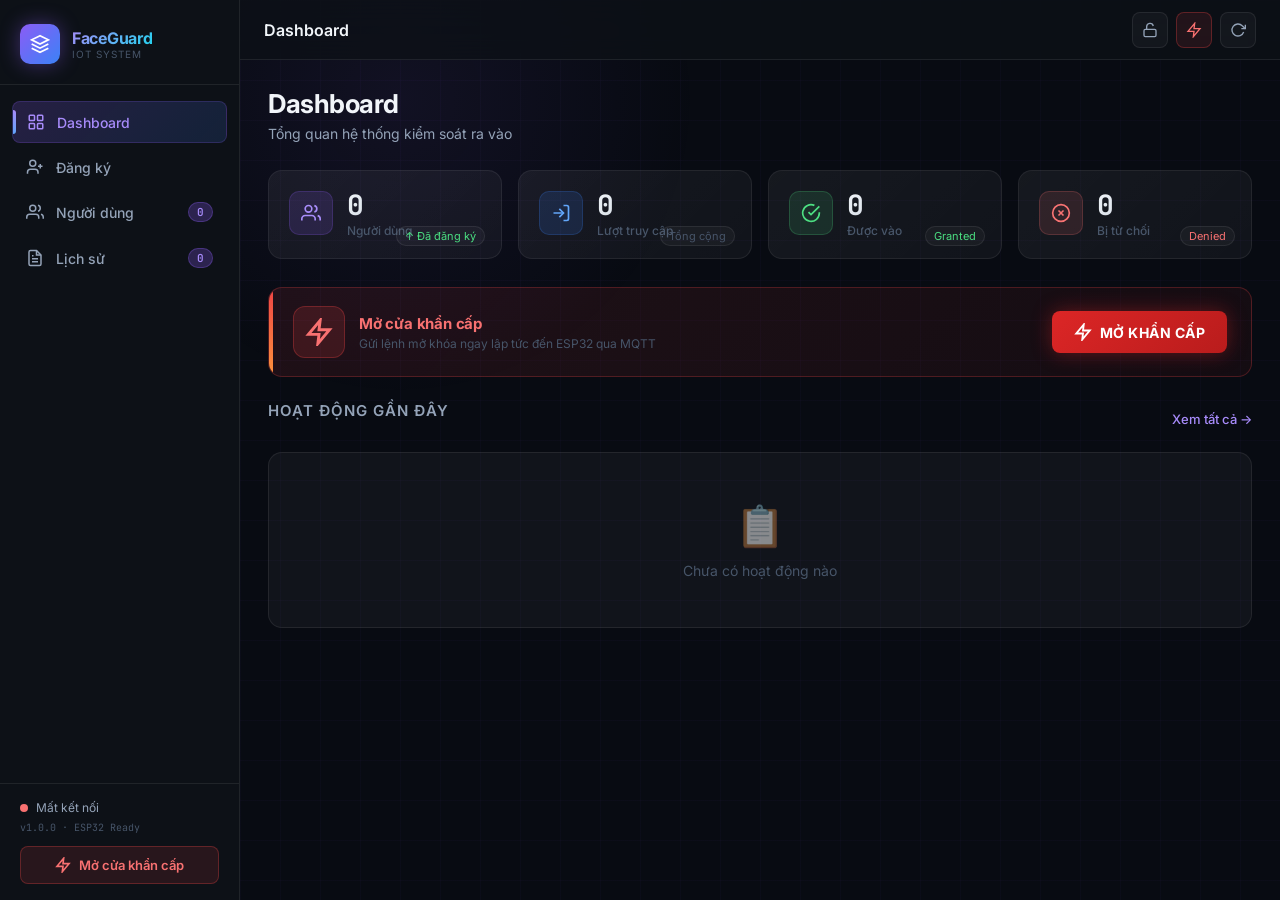
==== commit f7ddedd3: "Fix limit switch logic, update LCD statuses, fix MQTT conflict and optimize python backend" ====
--- a/static/index.html
+++ b/static/index.html
@@ -194,7 +194,7 @@
       </div>
     </div>
 
-    <!-- EMERGENCY BANNER -->
+    <!-- EMERGENCY BUTTON -->
     <div class="emergency-banner">
       <div class="emergency-banner-left">
         <div class="emergency-icon-wrap">
@@ -213,53 +213,6 @@
         </svg>
         MỞ KHẨN CẤP
       </button>
-    </div>
-
-    <div class="arch-section">
-      <h2 class="section-title">Kiến trúc hệ thống</h2>
-      <div class="arch-diagram">
-        <div class="arch-node camera">
-          <div class="arch-icon">📷</div>
-          <div class="arch-label">Camera</div>
-          <div class="arch-desc">Thu ảnh khuôn mặt</div>
-        </div>
-        <div class="arch-arrow animated">
-          <div class="arrow-line"></div>
-          <div class="arrow-head">›</div>
-        </div>
-        <div class="arch-node ai">
-          <div class="arch-icon">🧠</div>
-          <div class="arch-label">AI Server</div>
-          <div class="arch-desc">Python · DeepFace</div>
-        </div>
-        <div class="arch-arrow animated">
-          <div class="arrow-line"></div>
-          <div class="arrow-head">›</div>
-        </div>
-        <div class="arch-node web active-node">
-          <div class="arch-icon">🌐</div>
-          <div class="arch-label">Web Server</div>
-          <div class="arch-desc">Flask · Bạn đang ở đây</div>
-          <div class="pulse-ring"></div>
-        </div>
-        <div class="arch-arrow animated">
-          <div class="arrow-line"></div>
-          <div class="arrow-head">›</div>
-        </div>
-        <div class="arch-node db">
-          <div class="arch-icon">🗄️</div>
-          <div class="arch-label">Database</div>
-          <div class="arch-desc">JSON · SQLite</div>
-        </div>
-        <div class="arch-stm">
-          <div class="arch-arrow-down">↓</div>
-          <div class="arch-node stm32">
-            <div class="arch-icon">⚙️</div>
-            <div class="arch-label">STM32</div>
-            <div class="arch-desc">Điều khiển khóa</div>
-          </div>
-        </div>
-      </div>
     </div>
 
     <!-- RECENT LOGS -->
--- a/static/style.css
+++ b/static/style.css
@@ -501,9 +501,7 @@
 .stat-trend.up { color: var(--green-400); }
 .stat-trend.down { color: var(--red-400); }
 
-/* ===== ARCHITECTURE DIAGRAM ===== */
-.arch-section { margin-bottom: 28px; }
-
+/* ===== SECTION TITLES ===== */
 .section-title {
   font-size: 15px;
   font-weight: 600;
@@ -518,107 +516,6 @@
   align-items: center;
   justify-content: space-between;
   margin-bottom: 16px;
-}
-
-.arch-diagram {
-  background: var(--glass-card);
-  border: 1px solid var(--glass-border);
-  border-radius: var(--border-radius);
-  padding: 28px;
-  display: flex;
-  align-items: center;
-  justify-content: center;
-  gap: 12px;
-  flex-wrap: wrap;
-  position: relative;
-}
-
-.arch-node {
-  background: rgba(255,255,255,0.04);
-  border: 1px solid var(--glass-border);
-  border-radius: 12px;
-  padding: 16px 20px;
-  text-align: center;
-  min-width: 110px;
-  transition: var(--transition);
-  position: relative;
-}
-
-.arch-node:hover {
-  transform: translateY(-4px);
-  border-color: rgba(255,255,255,0.15);
-  box-shadow: 0 8px 24px rgba(0,0,0,0.3);
-}
-
-.arch-node.active-node {
-  border-color: rgba(139, 92, 246, 0.4);
-  background: rgba(139, 92, 246, 0.08);
-  box-shadow: 0 0 20px rgba(139, 92, 246, 0.2);
-}
-
-.arch-icon { font-size: 28px; margin-bottom: 6px; }
-.arch-label { font-size: 13px; font-weight: 600; color: var(--text-primary); }
-.arch-desc { font-size: 10px; color: var(--text-muted); margin-top: 3px; }
-
-.arch-arrow {
-  display: flex;
-  align-items: center;
-  color: var(--purple-400);
-  font-size: 20px;
-  opacity: 0.6;
-}
-
-.arrow-line {
-  width: 30px;
-  height: 2px;
-  background: linear-gradient(90deg, transparent, var(--purple-400), transparent);
-  position: relative;
-  animation: flowLine 2s linear infinite;
-}
-
-.arrow-head {
-  font-size: 22px;
-  color: var(--purple-400);
-  line-height: 1;
-}
-
-@keyframes flowLine {
-  0% { opacity: 0.3; }
-  50% { opacity: 1; }
-  100% { opacity: 0.3; }
-}
-
-.arch-stm {
-  display: flex;
-  flex-direction: column;
-  align-items: center;
-  gap: 8px;
-  position: relative;
-}
-
-.arch-arrow-down {
-  font-size: 24px;
-  color: var(--purple-400);
-  opacity: 0.6;
-  animation: bounce 2s infinite;
-}
-
-@keyframes bounce {
-  0%, 100% { transform: translateY(0); }
-  50% { transform: translateY(4px); }
-}
-
-.pulse-ring {
-  position: absolute;
-  inset: -6px;
-  border-radius: 16px;
-  border: 2px solid rgba(139, 92, 246, 0.3);
-  animation: pulseRing 2s ease-out infinite;
-}
-
-@keyframes pulseRing {
-  0% { transform: scale(1); opacity: 1; }
-  100% { transform: scale(1.1); opacity: 0; }
 }
 
 /* ===== RECENT LOGS ===== */
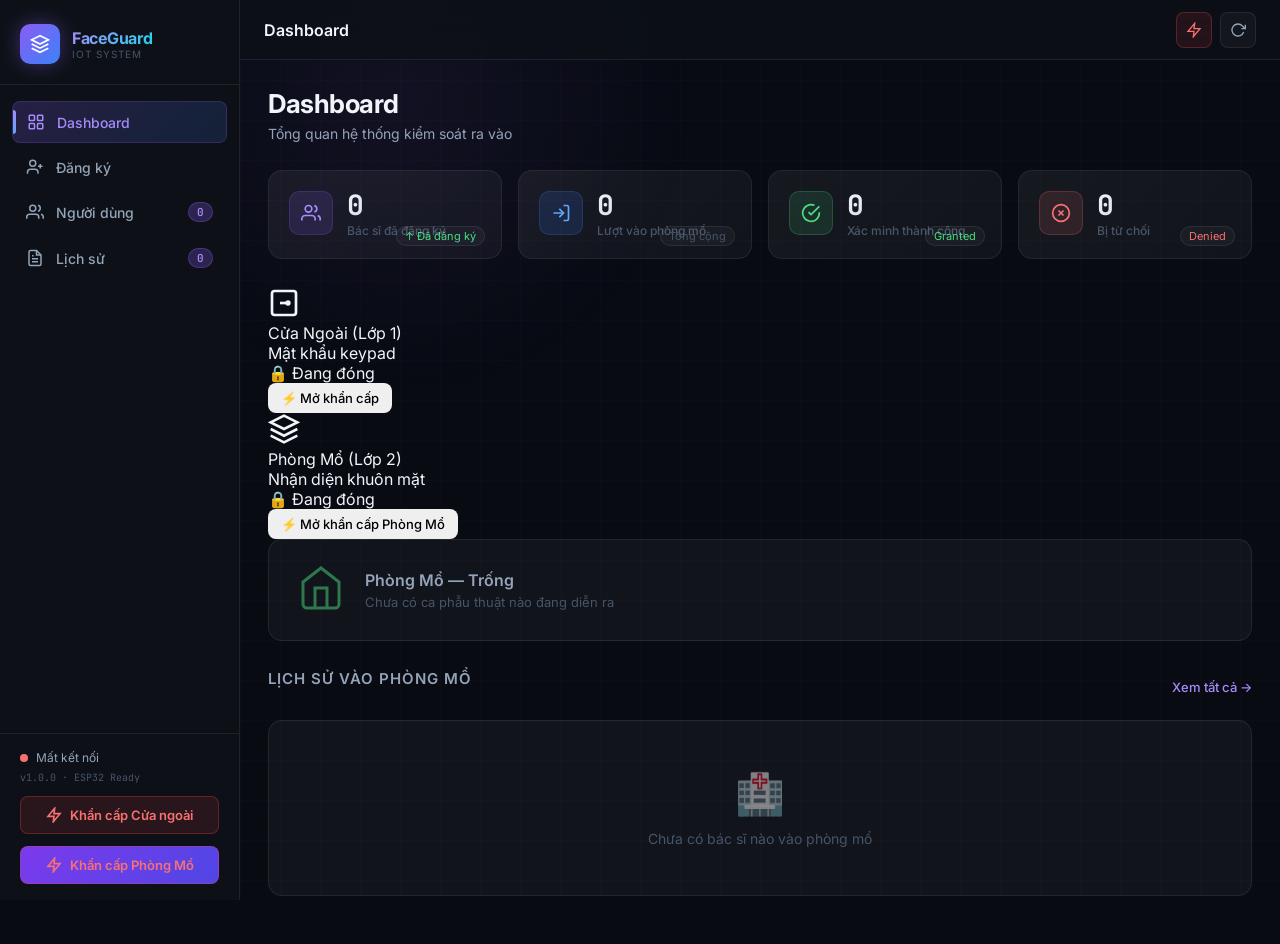
==== commit 75832dc4: "raspi_deloy" ====
--- a/static/index.html
+++ b/static/index.html
@@ -79,12 +79,19 @@
     </div>
     <div class="version-tag">v1.0.0 · ESP32 Ready</div>
 
-    <!-- NÚT KHẨN CẤP TRONG SIDEBAR -->
-    <button class="btn-emergency-sidebar" id="sidebar-emergency-btn" onclick="openEmergency()">
+    <!-- KHẨN CẤP CỬA NGOÀI -->
+    <button class="btn-emergency-sidebar" id="sidebar-emergency-btn" onclick="openEmergency('door1')" style="margin-bottom:6px;">
       <svg viewBox="0 0 24 24" fill="none" stroke="currentColor" stroke-width="2.5" width="16" height="16">
         <polygon points="13 2 3 14 12 14 11 22 21 10 12 10 13 2"/>
       </svg>
-      Mở cửa khẩn cấp
+      Khẩn cấp Cửa ngoài
+    </button>
+    <!-- KHẨN CẤP PHÒNG MỔ -->
+    <button class="btn-emergency-sidebar" id="sidebar-emergency-btn2" onclick="openEmergency('door2')" style="background:linear-gradient(135deg,#7c3aed,#4f46e5);">
+      <svg viewBox="0 0 24 24" fill="none" stroke="currentColor" stroke-width="2.5" width="16" height="16">
+        <polygon points="13 2 3 14 12 14 11 22 21 10 12 10 13 2"/>
+      </svg>
+      Khẩn cấp Phòng Mổ
     </button>
   </div>
 </aside>
@@ -103,14 +110,7 @@
     </button>
     <div class="topbar-title" id="page-title">Dashboard</div>
     <div class="topbar-actions">
-      <button class="btn-icon" id="unlock-btn" onclick="manualUnlock()" title="Mở khóa thủ công">
-        <svg viewBox="0 0 24 24" fill="none" stroke="currentColor" stroke-width="2">
-          <rect x="3" y="11" width="18" height="11" rx="2" ry="2"/>
-          <path d="M7 11V7a5 5 0 0 1 9.9-1"/>
-        </svg>
-      </button>
-      <!-- NÚT KHẨN CẤP TRONG TOPBAR -->
-      <button class="btn-icon btn-icon-emergency" onclick="openEmergency()" title="Mở cửa khẩn cấp">
+      <button class="btn-icon btn-icon-emergency" onclick="openEmergency('door1')" title="Khẩn cấp Cửa ngoài">
         <svg viewBox="0 0 24 24" fill="none" stroke="currentColor" stroke-width="2">
           <polygon points="13 2 3 14 12 14 11 22 21 10 12 10 13 2"/>
         </svg>
@@ -144,7 +144,7 @@
         </div>
         <div class="stat-content">
           <div class="stat-value" id="total-users">0</div>
-          <div class="stat-label">Người dùng</div>
+          <div class="stat-label">Bác sĩ đã đăng ký</div>
         </div>
         <div class="stat-trend up">↑ Đã đăng ký</div>
       </div>
@@ -159,7 +159,7 @@
         </div>
         <div class="stat-content">
           <div class="stat-value" id="total-access">0</div>
-          <div class="stat-label">Lượt truy cập</div>
+          <div class="stat-label">Lượt vào phòng mổ</div>
         </div>
         <div class="stat-trend">Tổng cộng</div>
       </div>
@@ -173,7 +173,7 @@
         </div>
         <div class="stat-content">
           <div class="stat-value" id="total-granted">0</div>
-          <div class="stat-label">Được vào</div>
+          <div class="stat-label">Xác minh thành công</div>
         </div>
         <div class="stat-trend up">Granted</div>
       </div>
@@ -194,37 +194,116 @@
       </div>
     </div>
 
-    <!-- EMERGENCY BUTTON -->
-    <div class="emergency-banner">
-      <div class="emergency-banner-left">
-        <div class="emergency-icon-wrap">
-          <svg viewBox="0 0 24 24" fill="none" stroke="currentColor" stroke-width="2.5" width="28" height="28">
-            <polygon points="13 2 3 14 12 14 11 22 21 10 12 10 13 2"/>
-          </svg>
-        </div>
-        <div>
-          <div class="emergency-banner-title">Mở cửa khẩn cấp</div>
-          <div class="emergency-banner-desc">Gửi lệnh mở khóa ngay lập tức đến ESP32 qua MQTT</div>
-        </div>
-      </div>
-      <button class="btn-emergency" id="main-emergency-btn" onclick="openEmergency()">
-        <svg viewBox="0 0 24 24" fill="none" stroke="currentColor" stroke-width="2.5" width="18" height="18">
-          <polygon points="13 2 3 14 12 14 11 22 21 10 12 10 13 2"/>
-        </svg>
-        MỞ KHẨN CẤP
-      </button>
-    </div>
-
-    <!-- RECENT LOGS -->
+    <!-- TRẠNG THÁI 2 CỬA -->
+    <div class="door-status-grid">
+      <!-- CỬA NGOÀI -->
+      <div class="door-status-card" id="door1-card">
+        <div class="door-status-header">
+          <div class="door-icon-wrap" id="door1-icon-wrap">
+            <svg viewBox="0 0 24 24" fill="none" stroke="currentColor" stroke-width="2" width="32" height="32">
+              <rect x="3" y="3" width="18" height="18" rx="2"/>
+              <path d="M9 12h6"/>
+              <circle cx="15" cy="12" r="1" fill="currentColor"/>
+            </svg>
+          </div>
+          <div>
+            <div class="door-status-title">Cửa Ngoài (Lớp 1)</div>
+            <div class="door-status-desc">Mật khẩu keypad</div>
+          </div>
+        </div>
+        <div class="door-status-badge" id="door1-badge">🔒 Đang đóng</div>
+        <button class="btn btn-sm btn-emergency-door" onclick="openEmergency('door1')" id="door1-emergency-btn">
+          ⚡ Mở khẩn cấp
+        </button>
+      </div>
+
+      <!-- PHÒNG MỔ -->
+      <div class="door-status-card door2" id="door2-card">
+        <div class="door-status-header">
+          <div class="door-icon-wrap door2-icon" id="door2-icon-wrap">
+            <svg viewBox="0 0 24 24" fill="none" stroke="currentColor" stroke-width="2" width="32" height="32">
+              <path d="M12 2L2 7l10 5 10-5-10-5z"/>
+              <path d="M2 17l10 5 10-5"/>
+              <path d="M2 12l10 5 10-5"/>
+            </svg>
+          </div>
+          <div>
+            <div class="door-status-title">Phòng Mổ (Lớp 2)</div>
+            <div class="door-status-desc">Nhận diện khuôn mặt</div>
+          </div>
+        </div>
+        <div class="door-status-badge door2-badge" id="door2-badge">🔒 Đang đóng</div>
+        <div class="door2-doctor" id="door2-doctor" style="display:none;">
+          👨‍⚕️ <span id="door2-doctor-name">—</span>
+        </div>
+        <button class="btn btn-sm btn-emergency-door btn-emergency-door2" onclick="openEmergency('door2')" id="door2-emergency-btn">
+          ⚡ Mở khẩn cấp Phòng Mổ
+        </button>
+      </div>
+    </div>
+
+    <!-- SURGERY STATE MACHINE PANEL -->
+    <div class="surgery-panel" id="surgery-panel">
+      <div class="surgery-panel-inner" id="surgery-panel-inner">
+        <!-- TRẠNG THÁI: PHÒNG TRỐNG -->
+        <div class="surgery-idle" id="surgery-idle">
+          <div class="surgery-idle-icon">
+            <svg viewBox="0 0 24 24" fill="none" stroke="currentColor" stroke-width="1.5" width="48" height="48">
+              <path d="M3 9l9-7 9 7v11a2 2 0 0 1-2 2H5a2 2 0 0 1-2-2z"/>
+              <polyline points="9 22 9 12 15 12 15 22"/>
+            </svg>
+          </div>
+          <div class="surgery-idle-text">
+            <h3>Phòng Mổ — Trống</h3>
+            <p>Chưa có ca phẫu thuật nào đang diễn ra</p>
+          </div>
+        </div>
+
+        <!-- TRẠNG THÁI: ĐANG PHẪU THUẬT -->
+        <div class="surgery-active" id="surgery-active" style="display:none;">
+          <div class="surgery-active-header">
+            <div class="surgery-pulse-dot"></div>
+            <span class="surgery-live-tag">ĐANG PHẪU THUẬT</span>
+          </div>
+          <div class="surgery-info">
+            <div class="surgery-surgeon">
+              <div class="surgery-surgeon-avatar" id="surgery-avatar">B</div>
+              <div>
+                <div class="surgery-surgeon-label">Bác sĩ trưởng ca</div>
+                <div class="surgery-surgeon-name" id="surgery-surgeon-name">—</div>
+              </div>
+            </div>
+            <div class="surgery-timer">
+              <div class="surgery-timer-label">Thời gian đã trôi qua</div>
+              <div class="surgery-timer-value" id="surgery-timer">00:00:00</div>
+            </div>
+          </div>
+          <div class="surgery-notice">
+            <svg viewBox="0 0 24 24" fill="none" stroke="currentColor" stroke-width="2" width="16" height="16">
+              <path d="M12 22s8-4 8-10V5l-8-3-8 3v7c0 6 8 10 8 10z"/>
+            </svg>
+            <span>Màn hình đã khóa — Nhân viên khác vào/ra sẽ <strong>chỉ mở cửa</strong>, không đổi tên hiển thị</span>
+          </div>
+          <button class="btn-complete-surgery" id="btn-complete-surgery" onclick="completeSurgery()">
+            <svg viewBox="0 0 24 24" fill="none" stroke="currentColor" stroke-width="2.5" width="20" height="20">
+              <polyline points="20 6 9 17 4 12"/>
+            </svg>
+            Hoàn thành ca mổ
+          </button>
+        </div>
+      </div>
+    </div>
+
+    <!-- LỊCH SỬ PHÒNG MỔ GẦN ĐÂY -->
     <div class="recent-section">
       <div class="section-header">
-        <h2 class="section-title">Hoạt động gần đây</h2>
+        <h2 class="section-title">Lịch sử vào Phòng Mổ</h2>
         <button class="btn-text" onclick="switchPage('logs')">Xem tất cả →</button>
       </div>
       <div class="recent-logs" id="recent-logs">
         <div class="empty-state">
-          <div class="empty-icon">📋</div>
-          <p>Chưa có hoạt động nào</p>
+          <div class="empty-icon">🏥</div>
+          <p>Chưa có bác sĩ nào vào phòng mổ</p>
         </div>
       </div>
     </div>
@@ -234,7 +313,7 @@
   <section class="page" id="page-register">
     <div class="page-header">
       <h1 class="page-title">Đăng ký khuôn mặt</h1>
-      <p class="page-subtitle">Thêm người dùng mới vào hệ thống nhận diện</p>
+      <p class="page-subtitle">Thêm bác sĩ mới vào hệ thống nhận diện Phòng Mổ</p>
     </div>
 
     <div class="register-layout">
@@ -299,15 +378,15 @@
 
       <!-- FORM PANEL -->
       <div class="glass-card form-panel">
-        <h3>👤 Thông tin người dùng</h3>
+        <h3>👨‍⚕️ Thông tin Bác sĩ</h3>
         
         <div class="form-group">
-          <label class="form-label" for="reg-name">Họ và tên</label>
+          <label class="form-label" for="reg-name">Họ và tên bác sĩ</label>
           <input 
             class="form-input" 
             type="text" 
             id="reg-name" 
-            placeholder="Nhập tên người dùng..."
+            placeholder="Nhập tên bác sĩ..."
             autocomplete="off"
           />
         </div>
@@ -359,8 +438,8 @@
   <!-- ==================== PAGE: USERS ==================== -->
   <section class="page" id="page-users">
     <div class="page-header">
-      <h1 class="page-title">Danh sách người dùng</h1>
-      <p class="page-subtitle">Quản lý các tài khoản đã đăng ký trong hệ thống</p>
+      <h1 class="page-title">Danh sách Bác sĩ</h1>
+      <p class="page-subtitle">Quản lý các bác sĩ đã đăng ký trong hệ thống Phòng Mổ</p>
     </div>
 
     <div class="toolbar">
@@ -369,7 +448,7 @@
           <circle cx="11" cy="11" r="8"/>
           <line x1="21" y1="21" x2="16.65" y2="16.65"/>
         </svg>
-        <input type="text" id="user-search" placeholder="Tìm kiếm người dùng..." oninput="filterUsers()" />
+        <input type="text" id="user-search" placeholder="Tìm kiếm bác sĩ..." oninput="filterUsers()" />
       </div>
       <button class="btn btn-sm btn-outline" onclick="loadUsers()">
         🔄 Làm mới
@@ -379,7 +458,7 @@
     <div class="users-grid" id="users-grid">
       <div class="empty-state">
         <div class="empty-icon">👥</div>
-        <p>Chưa có người dùng nào</p>
+        <p>Chưa có bác sĩ nào</p>
         <button class="btn btn-sm btn-primary" onclick="switchPage('register')">+ Đăng ký ngay</button>
       </div>
     </div>
@@ -388,21 +467,18 @@
   <!-- ==================== PAGE: LOGS ==================== -->
   <section class="page" id="page-logs">
     <div class="page-header">
-      <h1 class="page-title">Lịch sử truy cập</h1>
-      <p class="page-subtitle">Nhật ký ra vào theo thời gian thực</p>
+      <h1 class="page-title">Lịch sử vào Phòng Mổ</h1>
+      <p class="page-subtitle">Nhật ký bác sĩ vào phòng mổ theo thời gian thực</p>
     </div>
 
     <div class="toolbar">
       <div class="filter-group">
         <button class="filter-btn active" data-filter="all" onclick="filterLogs('all', this)">Tất cả</button>
         <button class="filter-btn" data-filter="granted" onclick="filterLogs('granted', this)">
-          <span class="dot green"></span>Granted
+          <span class="dot green"></span>Thành công
         </button>
         <button class="filter-btn" data-filter="denied" onclick="filterLogs('denied', this)">
-          <span class="dot red"></span>Denied
-        </button>
-        <button class="filter-btn" data-filter="register" onclick="filterLogs('register', this)">
-          <span class="dot blue"></span>Đăng ký
+          <span class="dot red"></span>Từ chối
         </button>
       </div>
       <div style="display:flex;gap:8px;">
@@ -416,18 +492,17 @@
         <thead>
           <tr>
             <th>#</th>
-            <th>Người dùng</th>
-            <th>Trạng thái</th>
-            <th>Loại</th>
+            <th>Bác sĩ</th>
+            <th>Kết quả</th>
             <th>Thời gian</th>
           </tr>
         </thead>
         <tbody id="logs-tbody">
           <tr>
-            <td colspan="5" class="empty-row">
+            <td colspan="4" class="empty-row">
               <div class="empty-state">
-                <div class="empty-icon">📋</div>
-                <p>Chưa có dữ liệu log</p>
+                <div class="empty-icon">🏥</div>
+                <p>Chưa có dữ liệu</p>
               </div>
             </td>
           </tr>
@@ -437,6 +512,7 @@
   </section>
 
 </main>
+
 <!-- ===== EMERGENCY MODAL ===== -->
 <div class="modal-overlay" id="emergency-modal">
   <div class="modal modal-emergency">
@@ -447,12 +523,12 @@
         </svg>
       </div>
       <div>
-        <h3>⚠️ Mở cửa khẩn cấp</h3>
-        <p class="emergency-subtitle">Thao tác này sẽ mở khóa NGAY LẬP TỨC</p>
+        <h3 id="emergency-modal-title">⚠️ Mở cửa khẩn cấp</h3>
+        <p class="emergency-subtitle" id="emergency-modal-desc">Thao tác này sẽ mở khóa NGAY LẬP TỨC</p>
       </div>
     </div>
     <div class="emergency-warning">
-      <span>🔴</span> Lệnh sẽ gửi qua MQTT đến ESP32 và mở relay trong <strong>3 giây</strong>.
+      <span>🔴</span> Lệnh sẽ gửi qua MQTT đến ESP32 và mở relay ngay lập tức.
       Toàn bộ hoạt động được ghi lại vào log.
     </div>
     <div class="emergency-countdown-wrap" id="emergency-countdown-wrap">
@@ -479,24 +555,11 @@
 
 <div class="toast-container" id="toast-container"></div>
 
-<!-- ===== UNLOCK MODAL ===== -->
-<div class="modal-overlay" id="unlock-modal">
-  <div class="modal">
-    <div class="modal-icon unlock-icon">🔓</div>
-    <h3>Mở khóa thủ công</h3>
-    <p>Gửi lệnh mở khóa đến STM32?</p>
-    <div class="modal-actions">
-      <button class="btn btn-outline" onclick="closeModal()">Hủy</button>
-      <button class="btn btn-primary" onclick="confirmUnlock()">Xác nhận mở khóa</button>
-    </div>
-  </div>
-</div>
-
 <!-- ===== DELETE USER MODAL ===== -->
 <div class="modal-overlay" id="delete-modal">
   <div class="modal">
     <div class="modal-icon danger-icon">⚠️</div>
-    <h3>Xóa người dùng</h3>
+    <h3>Xóa bác sĩ</h3>
     <p>Bạn có chắc muốn xóa <strong id="delete-name"></strong>?<br>Hành động này không thể hoàn tác.</p>
     <div class="modal-actions">
       <button class="btn btn-outline" onclick="closeDeleteModal()">Hủy</button>
--- a/static/style.css
+++ b/static/style.css
@@ -1753,3 +1753,246 @@
   .btn-emergency { width: 100%; justify-content: center; }
 }
 
+/* ===== SURGERY STATE MACHINE PANEL ===== */
+.surgery-panel {
+  margin-bottom: 28px;
+}
+
+.surgery-panel-inner {
+  background: var(--glass-card);
+  border: 1px solid var(--glass-border);
+  border-radius: var(--border-radius);
+  padding: 24px 28px;
+  transition: all 0.5s cubic-bezier(0.4, 0, 0.2, 1);
+  position: relative;
+  overflow: hidden;
+}
+
+.surgery-panel-inner::before {
+  content: '';
+  position: absolute;
+  inset: 0;
+  opacity: 0;
+  transition: opacity 0.5s ease;
+  pointer-events: none;
+  background: linear-gradient(135deg, rgba(239, 68, 68, 0.05) 0%, rgba(220, 38, 38, 0.02) 100%);
+}
+
+.surgery-panel-inner.active {
+  border-color: rgba(239, 68, 68, 0.35);
+  box-shadow:
+    0 0 30px rgba(239, 68, 68, 0.08),
+    inset 0 1px 0 rgba(239, 68, 68, 0.1);
+}
+
+.surgery-panel-inner.active::before {
+  opacity: 1;
+}
+
+/* IDLE STATE */
+.surgery-idle {
+  display: flex;
+  align-items: center;
+  gap: 20px;
+}
+
+.surgery-idle-icon {
+  color: var(--green-400);
+  opacity: 0.5;
+}
+
+.surgery-idle-text h3 {
+  font-size: 16px;
+  font-weight: 600;
+  color: var(--text-secondary);
+}
+
+.surgery-idle-text p {
+  font-size: 13px;
+  color: var(--text-muted);
+  margin-top: 4px;
+}
+
+/* ACTIVE STATE */
+.surgery-active-header {
+  display: flex;
+  align-items: center;
+  gap: 10px;
+  margin-bottom: 20px;
+}
+
+.surgery-pulse-dot {
+  width: 10px;
+  height: 10px;
+  border-radius: 50%;
+  background: var(--red-500);
+  box-shadow: 0 0 12px rgba(239, 68, 68, 0.6);
+  animation: surgeryPulse 1.5s infinite;
+}
+
+@keyframes surgeryPulse {
+  0%, 100% {
+    transform: scale(1);
+    box-shadow: 0 0 12px rgba(239, 68, 68, 0.6);
+  }
+  50% {
+    transform: scale(1.3);
+    box-shadow: 0 0 20px rgba(239, 68, 68, 0.8), 0 0 40px rgba(239, 68, 68, 0.3);
+  }
+}
+
+.surgery-live-tag {
+  font-size: 12px;
+  font-weight: 700;
+  text-transform: uppercase;
+  letter-spacing: 1.5px;
+  color: var(--red-400);
+  background: rgba(239, 68, 68, 0.1);
+  padding: 4px 12px;
+  border-radius: 20px;
+  border: 1px solid rgba(239, 68, 68, 0.2);
+}
+
+.surgery-info {
+  display: flex;
+  align-items: center;
+  justify-content: space-between;
+  gap: 24px;
+  margin-bottom: 20px;
+  flex-wrap: wrap;
+}
+
+.surgery-surgeon {
+  display: flex;
+  align-items: center;
+  gap: 14px;
+}
+
+.surgery-surgeon-avatar {
+  width: 52px;
+  height: 52px;
+  border-radius: 50%;
+  background: linear-gradient(135deg, #dc2626, #991b1b);
+  display: flex;
+  align-items: center;
+  justify-content: center;
+  font-size: 22px;
+  font-weight: 700;
+  color: white;
+  box-shadow: 0 0 20px rgba(220, 38, 38, 0.3);
+  border: 2px solid rgba(239, 68, 68, 0.3);
+}
+
+.surgery-surgeon-label {
+  font-size: 11px;
+  color: var(--text-muted);
+  text-transform: uppercase;
+  letter-spacing: 0.8px;
+  font-weight: 500;
+}
+
+.surgery-surgeon-name {
+  font-size: 20px;
+  font-weight: 700;
+  color: var(--text-primary);
+  margin-top: 2px;
+}
+
+.surgery-timer {
+  text-align: right;
+}
+
+.surgery-timer-label {
+  font-size: 11px;
+  color: var(--text-muted);
+  text-transform: uppercase;
+  letter-spacing: 0.8px;
+  font-weight: 500;
+}
+
+.surgery-timer-value {
+  font-size: 32px;
+  font-weight: 700;
+  font-family: 'JetBrains Mono', monospace;
+  color: var(--red-400);
+  margin-top: 2px;
+  letter-spacing: 2px;
+  text-shadow: 0 0 20px rgba(239, 68, 68, 0.3);
+}
+
+.surgery-notice {
+  display: flex;
+  align-items: center;
+  gap: 10px;
+  background: rgba(251, 191, 36, 0.08);
+  border: 1px solid rgba(251, 191, 36, 0.15);
+  border-radius: var(--border-radius-sm);
+  padding: 10px 16px;
+  margin-bottom: 20px;
+  font-size: 13px;
+  color: var(--yellow-400);
+  line-height: 1.5;
+}
+
+.surgery-notice svg {
+  flex-shrink: 0;
+  color: var(--yellow-400);
+}
+
+.surgery-notice strong {
+  color: #fde68a;
+}
+
+/* COMPLETE SURGERY BUTTON */
+.btn-complete-surgery {
+  width: 100%;
+  padding: 14px 24px;
+  background: linear-gradient(135deg, #059669, #047857);
+  border: 1px solid rgba(5, 150, 105, 0.3);
+  border-radius: var(--border-radius-sm);
+  color: white;
+  font-family: 'Inter', sans-serif;
+  font-size: 15px;
+  font-weight: 600;
+  cursor: pointer;
+  display: flex;
+  align-items: center;
+  justify-content: center;
+  gap: 10px;
+  transition: var(--transition);
+  box-shadow: 0 4px 20px rgba(5, 150, 105, 0.2);
+}
+
+.btn-complete-surgery:hover {
+  transform: translateY(-2px);
+  box-shadow: 0 8px 30px rgba(5, 150, 105, 0.35);
+  background: linear-gradient(135deg, #10b981, #059669);
+}
+
+.btn-complete-surgery:active {
+  transform: translateY(0);
+}
+
+.btn-complete-surgery:disabled {
+  opacity: 0.6;
+  cursor: not-allowed;
+  transform: none;
+}
+
+/* SURGERY PANEL RESPONSIVE */
+@media (max-width: 768px) {
+  .surgery-info {
+    flex-direction: column;
+    align-items: flex-start;
+  }
+  .surgery-timer {
+    text-align: left;
+  }
+  .surgery-timer-value {
+    font-size: 24px;
+  }
+  .surgery-surgeon-name {
+    font-size: 16px;
+  }
+}
+
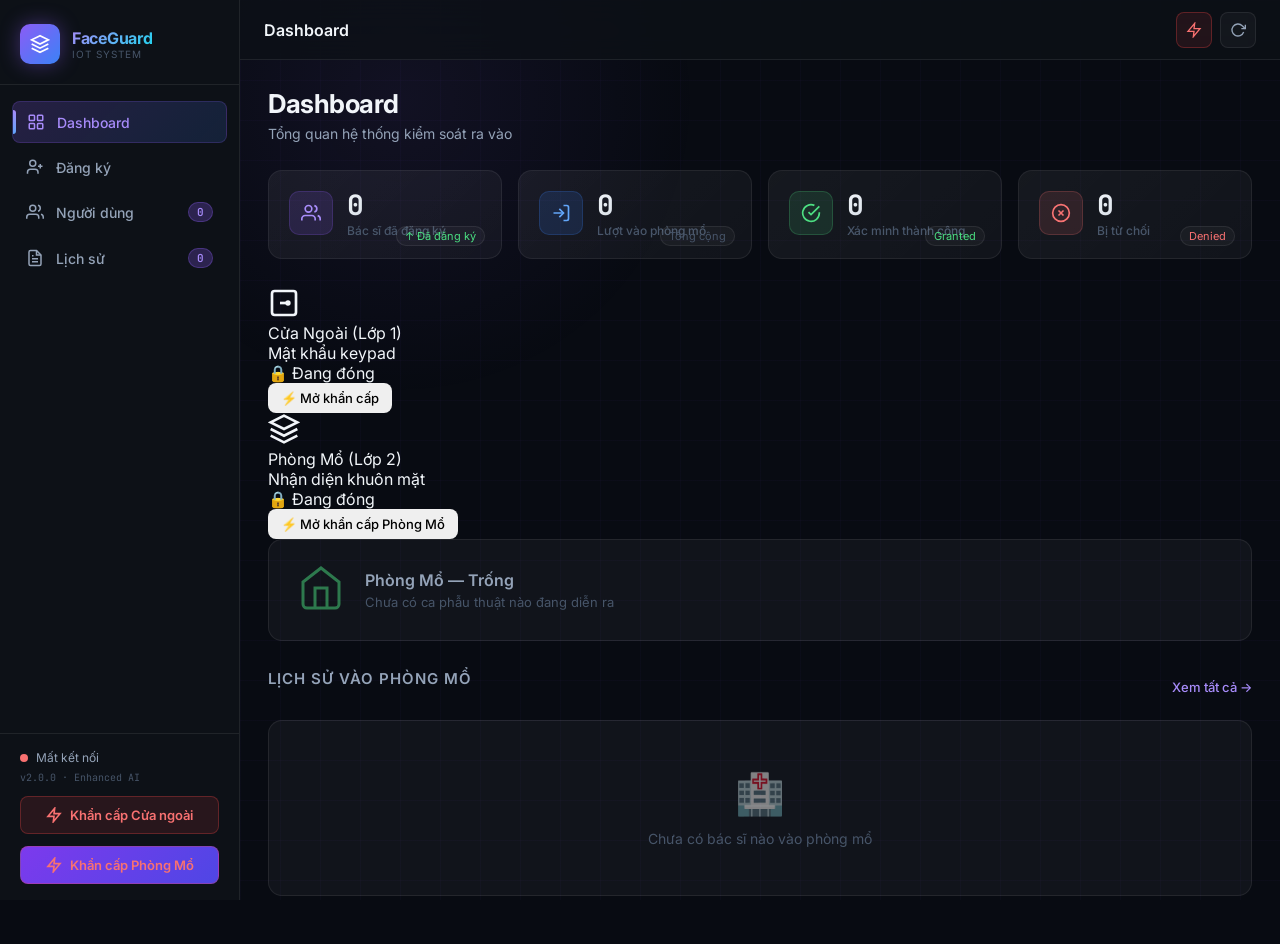
==== commit 7cffed0e: "Update project structure, refine face recognition logic, and cleanup repository" ====
--- a/static/index.html
+++ b/static/index.html
@@ -77,7 +77,7 @@
       <div class="status-indicator online" id="server-status-dot"></div>
       <span id="server-status-text">Máy chủ online</span>
     </div>
-    <div class="version-tag">v1.0.0 · ESP32 Ready</div>
+    <div class="version-tag">v2.0.0 · Enhanced AI</div>
 
     <!-- KHẨN CẤP CỬA NGOÀI -->
     <button class="btn-emergency-sidebar" id="sidebar-emergency-btn" onclick="openEmergency('door1')" style="margin-bottom:6px;">
@@ -320,16 +320,16 @@
       <!-- WEBCAM PANEL -->
       <div class="glass-card camera-panel">
         <div class="camera-header">
-          <h3>📷 Camera Preview</h3>
+          <h3>📷 Camera Pi — Live Preview</h3>
           <div class="camera-controls">
-            <button class="btn btn-sm" id="start-cam-btn" onclick="startCamera()">
+            <button class="btn btn-sm" id="start-cam-btn" onclick="startPiCamera()">
               <svg viewBox="0 0 24 24" fill="none" stroke="currentColor" stroke-width="2" width="16" height="16">
                 <polygon points="23 7 16 12 23 17 23 7"/>
                 <rect x="1" y="5" width="15" height="14" rx="2" ry="2"/>
               </svg>
-              Bật Camera
+              Bật Live Preview
             </button>
-            <button class="btn btn-sm btn-danger" id="stop-cam-btn" onclick="stopCamera()" style="display:none;">
+            <button class="btn btn-sm btn-danger" id="stop-cam-btn" onclick="stopPiCamera()" style="display:none;">
               <svg viewBox="0 0 24 24" fill="none" stroke="currentColor" stroke-width="2" width="16" height="16">
                 <rect x="6" y="6" width="12" height="12"/>
               </svg>
@@ -338,6 +338,7 @@
           </div>
         </div>
 
+        <!-- LIVE PREVIEW từ Camera Pi (server-side, không cần getUserMedia) -->
         <div class="video-container" id="video-container">
           <div class="camera-placeholder" id="camera-placeholder">
             <div class="camera-placeholder-icon">
@@ -346,9 +347,10 @@
                 <circle cx="12" cy="13" r="4"/>
               </svg>
             </div>
-            <p>Nhấn "Bật Camera" để bắt đầu</p>
-          </div>
-          <video id="webcam" autoplay playsinline style="display:none;"></video>
+            <p>Nhấn "Bật Live Preview" để xem camera Pi</p>
+          </div>
+          <!-- ★ Ảnh live từ camera Pi (cập nhật mỗi 500ms) -->
+          <img id="pi-camera-preview" src="" alt="Pi Camera" style="display:none; width:100%; height:100%; object-fit:cover;" />
           <canvas id="snapshot-canvas" style="display:none;"></canvas>
 
           <!-- FACE OVERLAY -->
@@ -361,11 +363,36 @@
           </div>
         </div>
 
+        <!-- NÚT CHỤP ẢNH TỪ CAMERA PI -->
+        <div class="camera-actions" id="camera-actions" style="display:none;">
+          <button class="btn btn-capture" id="capture-btn" onclick="capturePiPhoto()">
+            <span class="capture-icon">📸</span>
+            Chụp ảnh từ Camera Pi
+          </button>
+        </div>
+
+        <!-- HOẶC: UPLOAD FILE -->
+        <div class="upload-fallback" id="upload-fallback">
+          <div class="upload-area" id="upload-area">
+            <input type="file" id="file-upload" accept="image/*" multiple onchange="handleFileUpload(this)" style="display:none;" />
+            <label for="file-upload" class="upload-label">
+              <svg viewBox="0 0 24 24" fill="none" stroke="currentColor" stroke-width="2" width="32" height="32">
+                <path d="M21 15v4a2 2 0 0 1-2 2H5a2 2 0 0 1-2-2v-4"/>
+                <polyline points="17 8 12 3 7 8"/>
+                <line x1="12" y1="3" x2="12" y2="15"/>
+              </svg>
+              <span>📁 Hoặc tải ảnh từ máy</span>
+              <small>Chọn 1 hoặc nhiều ảnh khuôn mặt (JPEG/PNG)</small>
+            </label>
+          </div>
+        </div>
+
         <!-- SNAPSHOT PREVIEW -->
         <div class="snapshot-preview" id="snapshot-preview" style="display:none;">
-          <h4>📸 Ảnh đã chụp</h4>
+          <h4>📸 Ảnh đã chụp/tải</h4>
           <img id="snapshot-img" src="" alt="Snapshot" />
-          <button class="btn btn-sm btn-outline" onclick="retakePhoto()">🔄 Chụp lại</button>
+          <div class="photo-count" id="photo-count" style="display:none;"></div>
+          <button class="btn btn-sm btn-outline" onclick="retakePhoto()">🔄 Xóa & chụp/tải lại</button>
         </div>
 
         <div class="camera-actions" id="camera-actions" style="display:none;">
@@ -420,12 +447,14 @@
         </button>
 
         <div class="register-tips">
-          <h4>💡 Hướng dẫn</h4>
+          <h4>💡 Hướng dẫn nâng cao</h4>
           <ul>
             <li>Nhìn thẳng vào camera</li>
             <li>Đảm bảo ánh sáng đủ sáng</li>
             <li>Không đeo khẩu trang hay kính đen</li>
             <li>Giữ khuôn mặt trong khung hình</li>
+            <li><strong>Nên tải 2-3 ảnh</strong> ở các góc khác nhau để AI nhận diện chính xác hơn</li>
+            <li>Nếu camera không hoạt động, hãy dùng nút <b>Tải ảnh lên</b></li>
           </ul>
         </div>
       </div>
--- a/static/style.css
+++ b/static/style.css
@@ -1996,3 +1996,64 @@
   }
 }
 
+/* ===== UPLOAD FALLBACK ===== */
+.upload-fallback {
+  margin-top: 16px;
+}
+
+.upload-area {
+  position: relative;
+}
+
+.upload-label {
+  display: flex;
+  flex-direction: column;
+  align-items: center;
+  justify-content: center;
+  gap: 8px;
+  padding: 28px 20px;
+  border: 2px dashed rgba(139, 92, 246, 0.3);
+  border-radius: var(--border-radius);
+  background: rgba(139, 92, 246, 0.04);
+  cursor: pointer;
+  transition: var(--transition);
+  text-align: center;
+  color: var(--text-secondary);
+}
+
+.upload-label:hover {
+  border-color: var(--purple-400);
+  background: rgba(139, 92, 246, 0.08);
+  transform: translateY(-2px);
+  box-shadow: 0 8px 24px rgba(139, 92, 246, 0.15);
+}
+
+.upload-label svg {
+  color: var(--purple-400);
+  opacity: 0.7;
+}
+
+.upload-label span {
+  font-size: 15px;
+  font-weight: 600;
+  color: var(--purple-400);
+}
+
+.upload-label small {
+  font-size: 12px;
+  color: var(--text-muted);
+}
+
+/* Photo count badge */
+.photo-count {
+  margin-top: 8px;
+  font-size: 13px;
+  font-weight: 600;
+  color: var(--purple-400);
+  background: rgba(139, 92, 246, 0.12);
+  padding: 4px 12px;
+  border-radius: 20px;
+  border: 1px solid rgba(139, 92, 246, 0.2);
+  display: inline-block;
+}
+
